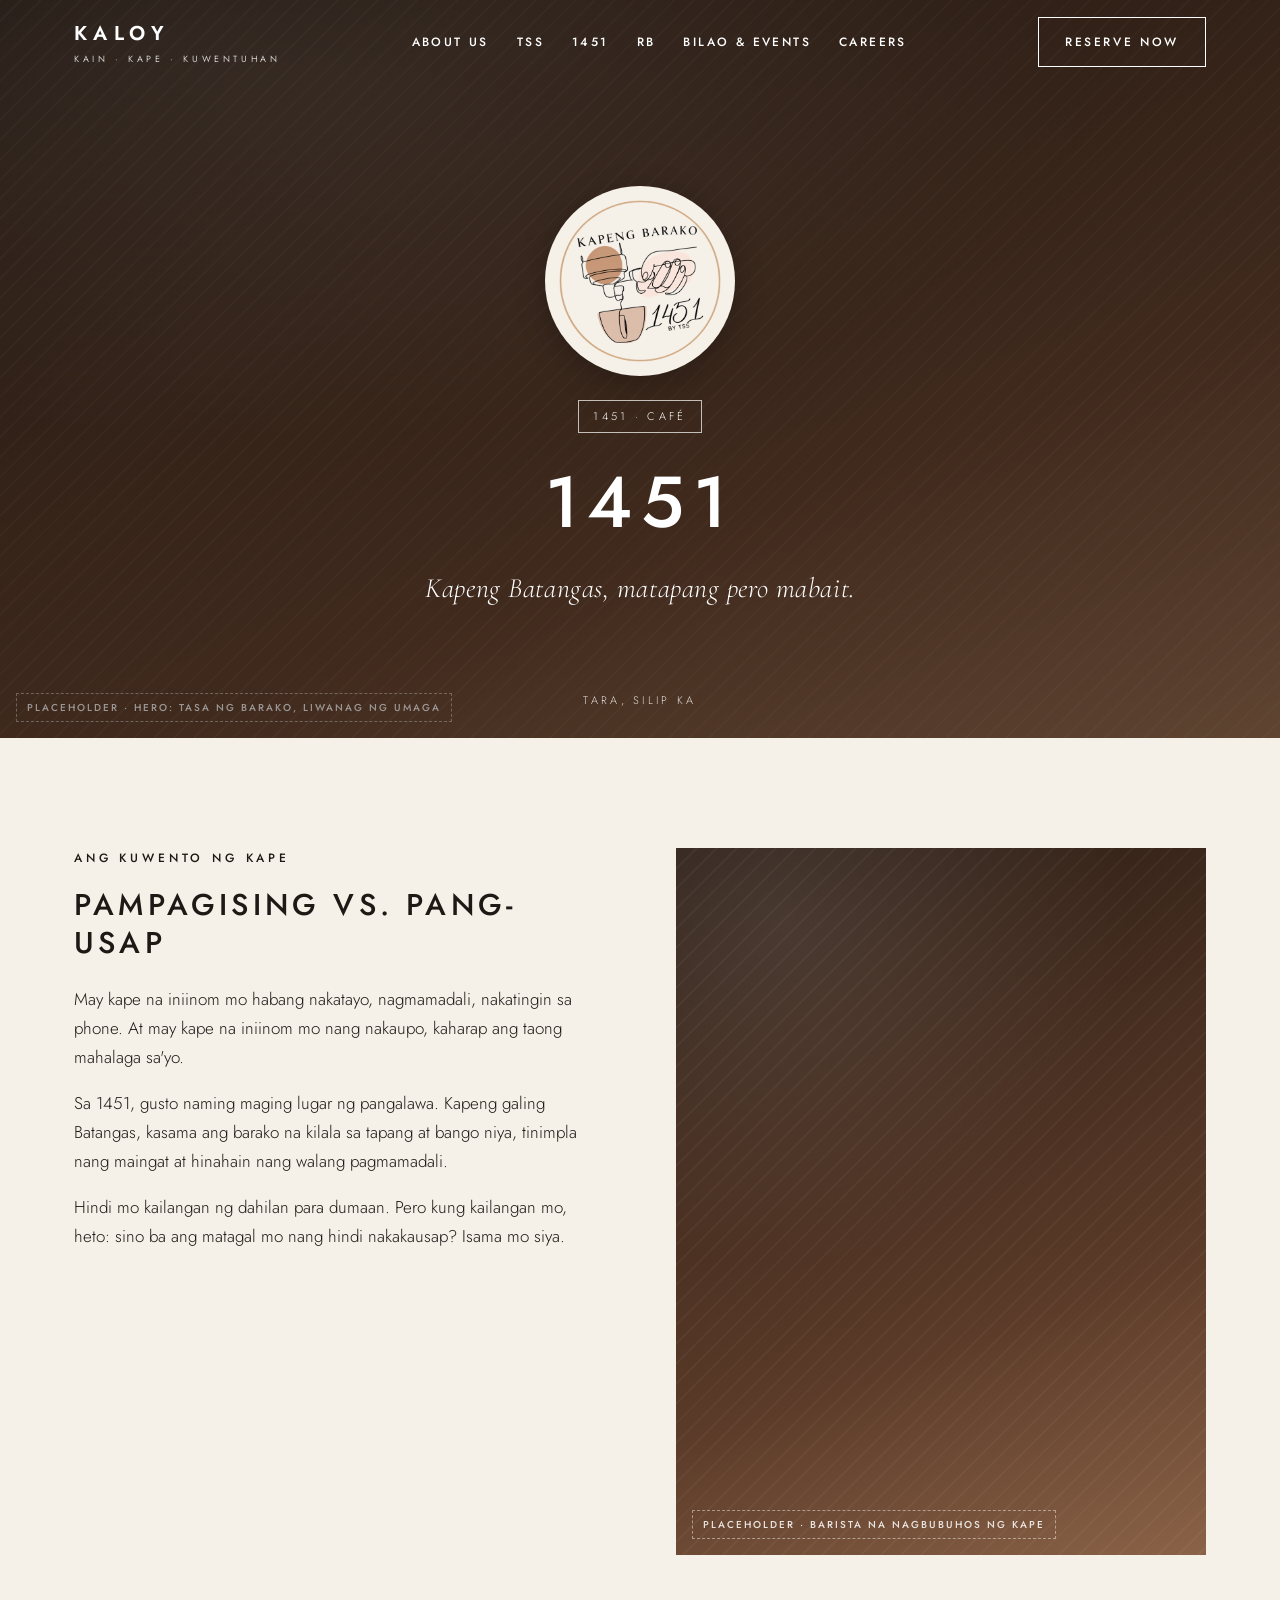
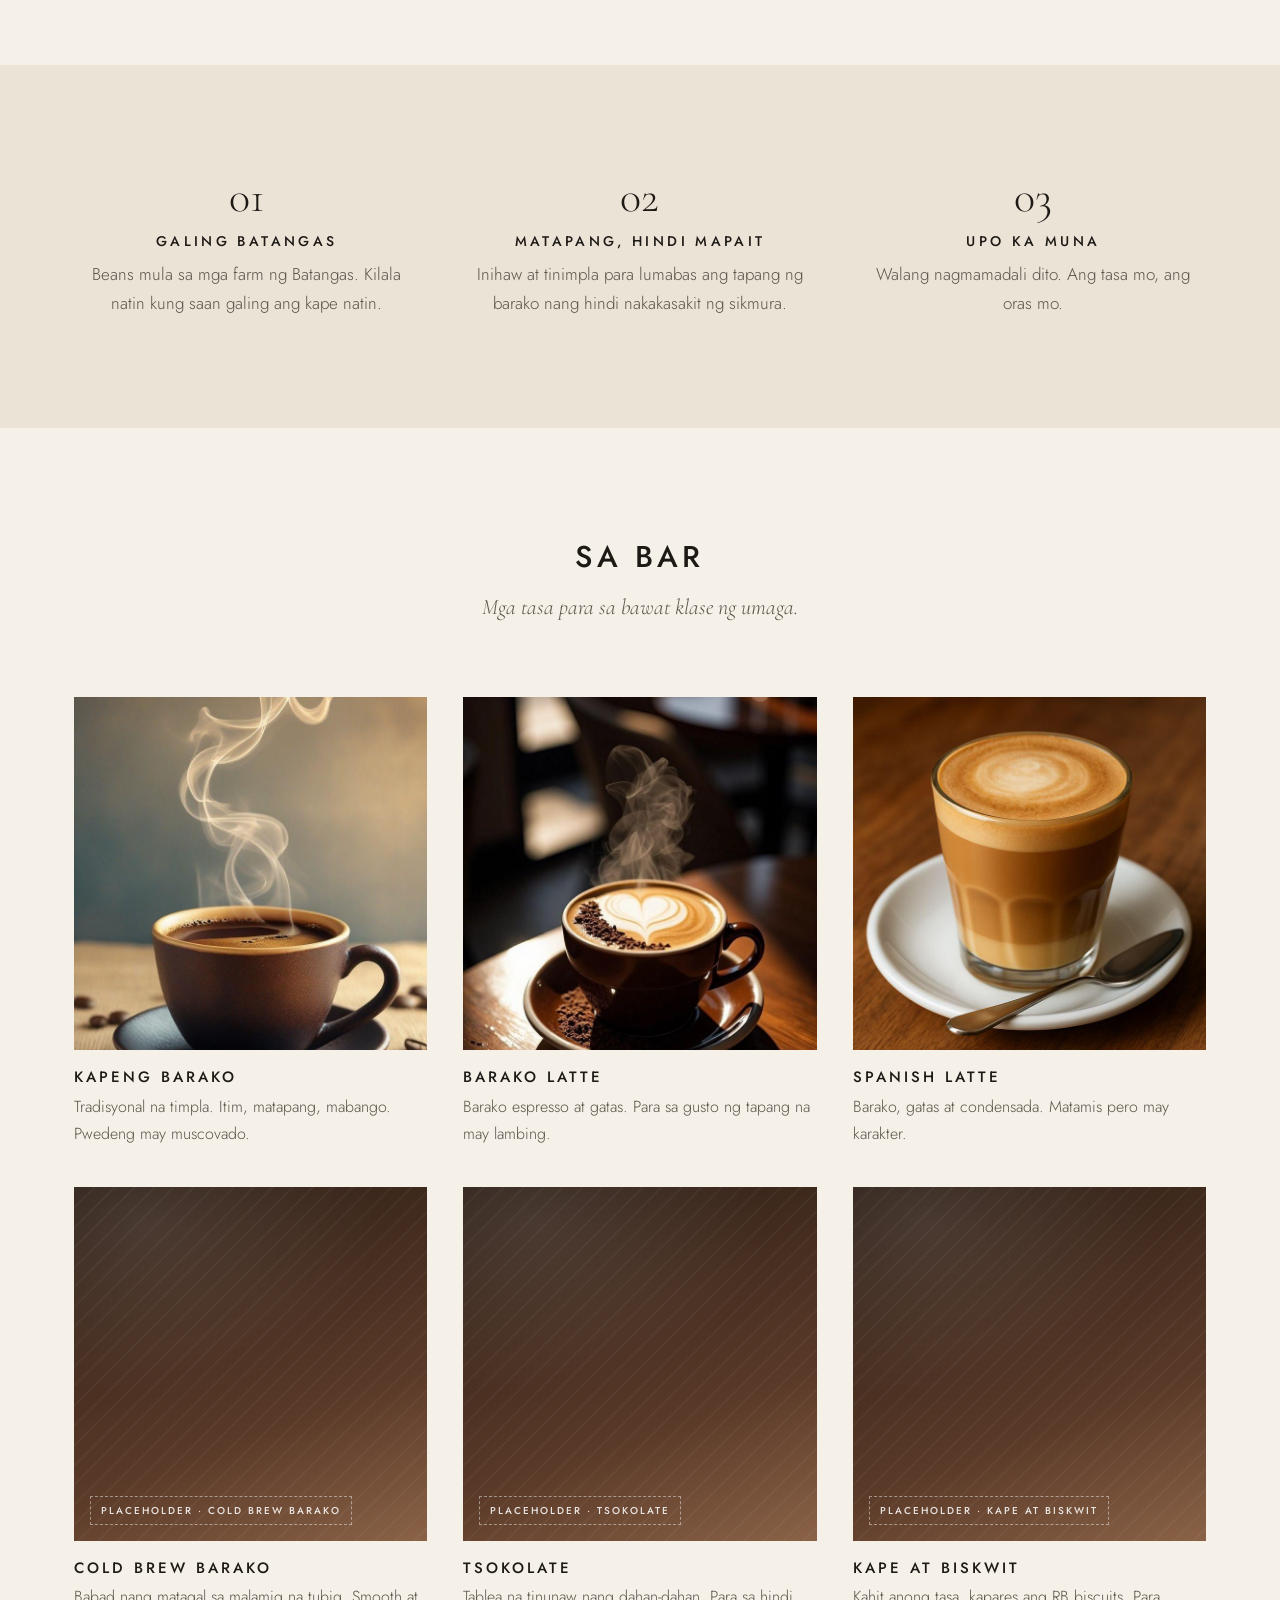
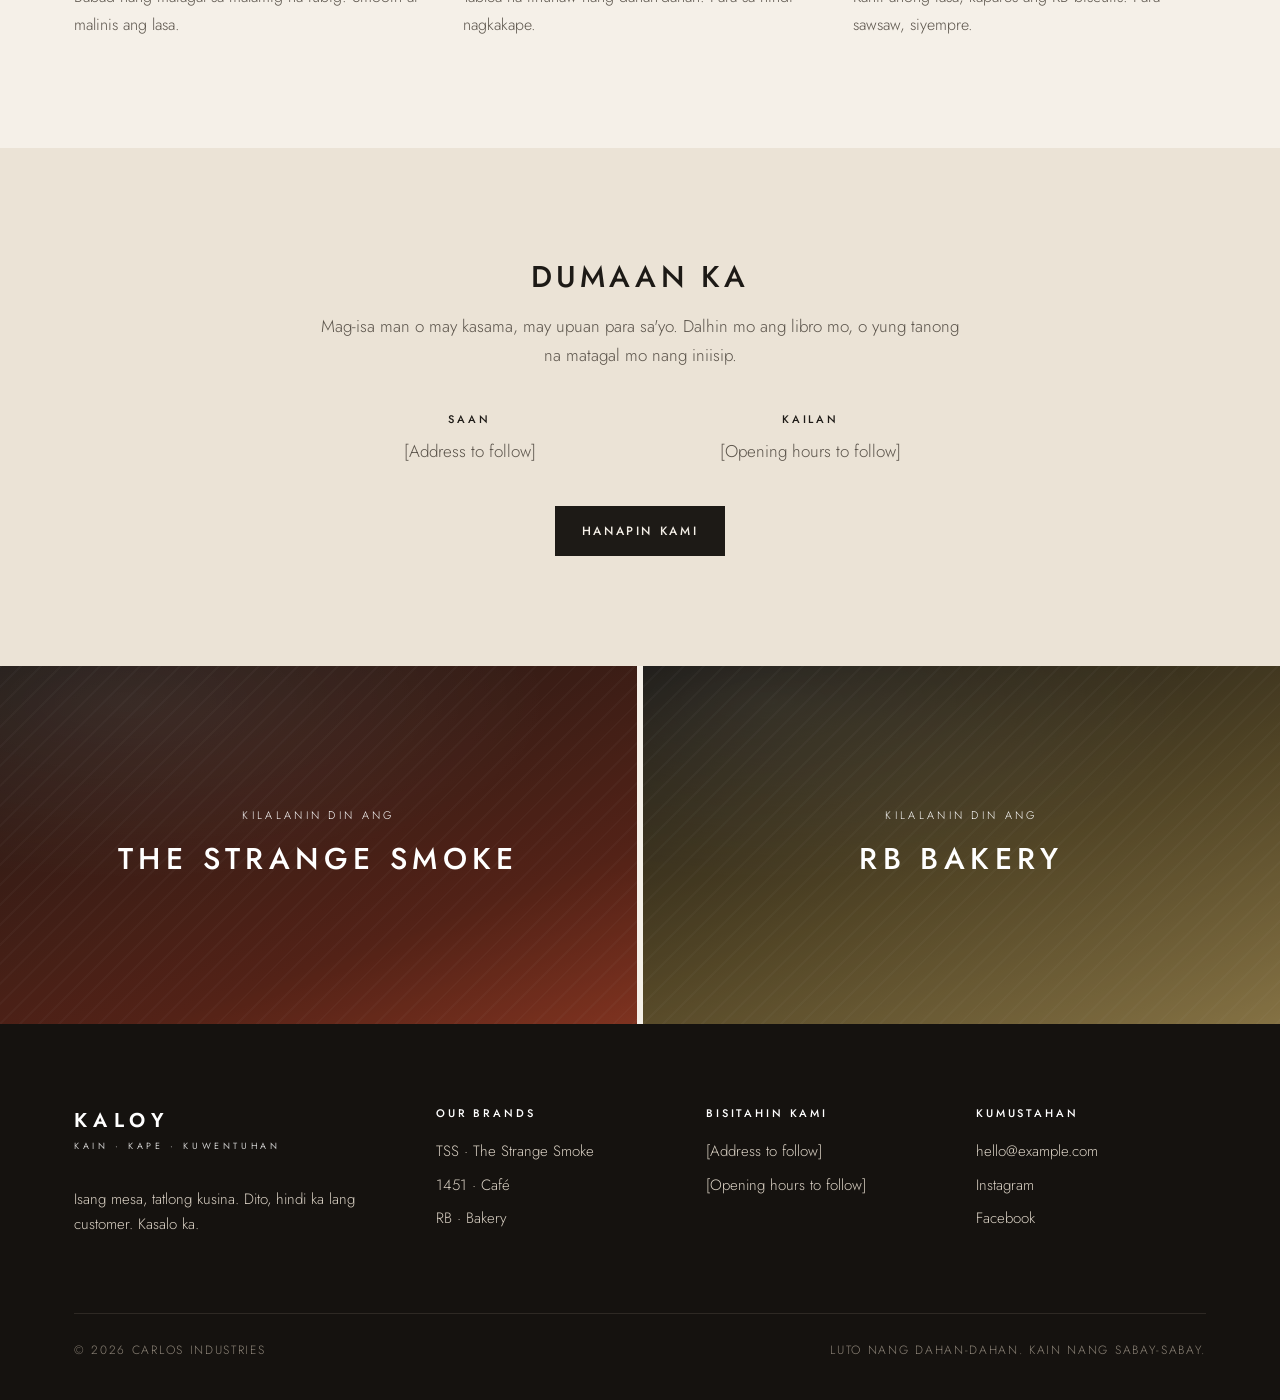
==== 1451.html @ d997c634 "1451 menu: add Spanish Latte photo Co-Authored-By: Claude Opus 5.5 (1M context) <noreply@anthropic.c" ====
<!doctype html>
<html lang="fil">
<head>
<meta charset="utf-8">
<meta name="viewport" content="width=device-width, initial-scale=1">
<title>1451 Café · Kapeng Batangas · Kaloy</title>
<meta name="description" content="1451 Café: kapeng barako at iba pang beans galing Batangas, hinahain nang walang pagmamadali.">
<link rel="stylesheet" href="/assets/styles.css">
</head>
<body>
<header class="site-header">
  <div class="wrap header-inner">
    <a class="logo" href="/">Kaloy<small>Kain · Kape · Kuwentuhan</small></a>
    <nav class="nav" aria-label="Main">
      <a href="/#about">About Us</a>
      <a href="/tss">TSS</a>
      <a href="/1451">1451</a>
      <a href="/rb">RB</a>
      <a href="/#bilao">Bilao &amp; Events</a>
      <a href="/#updates">Careers</a>
    </nav>
    <a class="btn header-cta" href="/#visit">Reserve Now</a>
    <button class="menu-toggle" data-menu aria-label="Open menu">Menu</button>
  </div>
</header>
<div class="mobile-menu" aria-label="Mobile menu">
  <button class="menu-toggle close" data-menu style="display:block">Isara</button>
  <a href="/">Home</a>
  <a href="/#about">About Us</a>
  <a href="/tss">TSS · The Strange Smoke</a>
  <a href="/1451">1451 · Café</a>
  <a href="/rb">RB · Bakery</a>
  <a href="/#bilao">Bilao &amp; Events</a>
  <a class="btn" href="/#visit">Reserve Now</a>
</div>

<section class="hero brand-hero" style="padding:0">
  <div class="ph cafe" data-label="Placeholder · Hero: tasa ng barako, liwanag ng umaga" role="img" aria-label="Placeholder · Hero: tasa ng barako, liwanag ng umaga"></div>
  <div class="hero-shade"></div>
  <div class="hero-content">
    <img class="brand-logo" src="/assets/1451-logo.png" alt="1451 logo" width="480" height="480">
    <span class="badge">1451 · Café</span>
    <h1>1451</h1>
    <p class="sub">Kapeng Batangas, matapang pero mabait.</p>
  </div>
  <a class="scroll-cue" href="#story">Tara, silip ka</a>
</section>

<section id="story">
  <div class="wrap story">
    <div class="reveal">
      <p class="eyebrow">Ang Kuwento ng Kape</p>
      <h2>Pampagising vs. Pang-usap</h2>
      <p>May kape na iniinom mo habang nakatayo, nagmamadali, nakatingin sa phone. At may kape na iniinom mo nang nakaupo, kaharap ang taong mahalaga sa'yo.</p><p>Sa 1451, gusto naming maging lugar ng pangalawa. Kapeng galing Batangas, kasama ang barako na kilala sa tapang at bango niya, tinimpla nang maingat at hinahain nang walang pagmamadali.</p><p>Hindi mo kailangan ng dahilan para dumaan. Pero kung kailangan mo, heto: sino ba ang matagal mo nang hindi nakakausap? Isama mo siya.</p>
    </div>
    <div class="reveal"><div class="ph cafe" data-label="Placeholder · Barista na nagbubuhos ng kape" role="img" aria-label="Placeholder · Barista na nagbubuhos ng kape"></div></div>
  </div>
</section>

<section style="background:var(--paper-2)">
  <div class="wrap">
    <div class="pillars">
      <div class="reveal"><div class="num">01</div><h3>Galing Batangas</h3><p>Beans mula sa mga farm ng Batangas. Kilala natin kung saan galing ang kape natin.</p></div><div class="reveal"><div class="num">02</div><h3>Matapang, Hindi Mapait</h3><p>Inihaw at tinimpla para lumabas ang tapang ng barako nang hindi nakakasakit ng sikmura.</p></div><div class="reveal"><div class="num">03</div><h3>Upo Ka Muna</h3><p>Walang nagmamadali dito. Ang tasa mo, ang oras mo.</p></div>
    </div>
  </div>
</section>

<section>
  <div class="wrap">
    <h2 class="section-title reveal">Sa Bar</h2>
    <p class="section-kicker reveal">Mga tasa para sa bawat klase ng umaga.</p>
    <div class="menu-list">
      <div class="menu-item reveal"><img class="menu-photo" src="/assets/img/1451-kapeng-barako.jpg" alt="Itim na kapeng barako sa tasa" width="736" height="1120" loading="lazy"><h3>Kapeng Barako</h3><p>Tradisyonal na timpla. Itim, matapang, mabango. Pwedeng may muscovado.</p></div><div class="menu-item reveal"><img class="menu-photo" src="/assets/img/1451-barako-latte.jpg" alt="Barako latte na may heart latte art" width="736" height="1104" loading="lazy"><h3>Barako Latte</h3><p>Barako espresso at gatas. Para sa gusto ng tapang na may lambing.</p></div><div class="menu-item reveal"><img class="menu-photo" src="/assets/img/1451-spanish-latte.jpg" alt="Spanish latte sa baso" width="736" height="736" loading="lazy"><h3>Spanish Latte</h3><p>Barako, gatas at condensada. Matamis pero may karakter.</p></div><div class="menu-item reveal"><div class="ph cafe" data-label="Placeholder · Cold Brew Barako" role="img" aria-label="Placeholder · Cold Brew Barako"></div><h3>Cold Brew Barako</h3><p>Babad nang matagal sa malamig na tubig. Smooth at malinis ang lasa.</p></div><div class="menu-item reveal"><div class="ph cafe" data-label="Placeholder · Tsokolate" role="img" aria-label="Placeholder · Tsokolate"></div><h3>Tsokolate</h3><p>Tablea na tinunaw nang dahan-dahan. Para sa hindi nagkakape.</p></div><div class="menu-item reveal"><div class="ph cafe" data-label="Placeholder · Kape at Biskwit" role="img" aria-label="Placeholder · Kape at Biskwit"></div><h3>Kape at Biskwit</h3><p>Kahit anong tasa, kapares ang RB biscuits. Para sawsaw, siyempre.</p></div>
    </div>
  </div>
</section>

<section class="visit" style="background:var(--paper-2)">
  <div class="wrap reveal">
    <h2 class="section-title">Dumaan Ka</h2>
    <p class="muted">Mag-isa man o may kasama, may upuan para sa'yo. Dalhin mo ang libro mo, o yung tanong na matagal mo nang iniisip.</p>
    <div class="visit-grid">
      <div><h4>Saan</h4><p>[Address to follow]</p></div>
      <div><h4>Kailan</h4><p>[Opening hours to follow]</p></div>
    </div>
    <a class="btn btn-solid" href="/#visit">Hanapin Kami</a>
  </div>
</section>

<section class="next-brands" aria-label="Other kitchens">
  <a href="/tss"><div class="ph tss" data-label="The Strange Smoke" role="img" aria-label="The Strange Smoke"></div><div class="label"><span>Kilalanin din ang</span><strong>The Strange Smoke</strong></div></a>
  <a href="/rb"><div class="ph rv" data-label="RB Bakery" role="img" aria-label="RB Bakery"></div><div class="label"><span>Kilalanin din ang</span><strong>RB Bakery</strong></div></a>
</section>
<footer class="site-footer" id="visit">
  <div class="wrap">
    <div class="footer-grid">
      <div>
        <a class="logo" href="/">Kaloy<small>Kain · Kape · Kuwentuhan</small></a>
        <p>Isang mesa, tatlong kusina. Dito, hindi ka lang customer. Kasalo ka.</p>
      </div>
      <div>
        <h4>Our Brands</h4>
        <ul>
          <li><a href="/tss">TSS · The Strange Smoke</a></li>
          <li><a href="/1451">1451 · Café</a></li>
          <li><a href="/rb">RB · Bakery</a></li>
        </ul>
      </div>
      <div>
        <h4>Bisitahin Kami</h4>
        <ul>
          <li>[Address to follow]</li>
          <li>[Opening hours to follow]</li>
        </ul>
      </div>
      <div>
        <h4>Kumustahan</h4>
        <ul>
          <li><a href="mailto:hello@example.com">hello@example.com</a></li>
          <li><a href="#">Instagram</a></li>
          <li><a href="#">Facebook</a></li>
        </ul>
      </div>
    </div>
    <div class="footer-base">
      <span>© <span id="year">2026</span> Carlos Industries</span>
      <span>Luto nang dahan-dahan. Kain nang sabay-sabay.</span>
    </div>
  </div>
</footer>
<script src="/assets/main.js"></script>
</body>
</html>
---- assets/styles.css ----
/* Kaloy — layout and tone modelled on 11co.one: quiet header, full-bleed
   imagery, wide-tracked uppercase headings, generous white space. */
@import url("https://fonts.googleapis.com/css2?family=Jost:wght@300;400;500;600&family=Cormorant+Garamond:ital,wght@0,400;0,500;1,400&display=swap");

:root {
  --paper: #f5f0e8;
  --paper-2: #ebe3d6;
  --ink: #1d1a16;
  --ink-soft: #5b544b;
  --line: #d8cebf;
  --tss: #a8432a;      /* ember */
  --cafe: #6a4632;     /* barako brown */
  --rv: #b0975a;       /* RB logo gold */
  --sans: "Jost", "Helvetica Neue", Arial, sans-serif;
  --serif: "Cormorant Garamond", Georgia, serif;
  --wrap: 1180px;
}

* { box-sizing: border-box; }
html { scroll-behavior: smooth; }
body {
  margin: 0;
  background: var(--paper);
  color: var(--ink);
  font-family: var(--sans);
  font-weight: 300;
  font-size: 17px;
  line-height: 1.7;
  -webkit-font-smoothing: antialiased;
}
img { max-width: 100%; display: block; }
a { color: inherit; }

.wrap { max-width: var(--wrap); margin: 0 auto; padding: 0 24px; }

/* ---------- Header ---------- */
.site-header {
  position: fixed; inset: 0 0 auto 0; z-index: 50;
  transition: background .35s ease, color .35s ease, box-shadow .35s ease;
  color: #fff;
}
.site-header.solid, .site-header.always-solid {
  background: var(--paper); color: var(--ink);
  box-shadow: 0 1px 0 var(--line);
}
.header-inner {
  display: flex; align-items: center; justify-content: space-between;
  gap: 24px; height: 84px;
}
.logo {
  font-weight: 600; letter-spacing: .32em; text-decoration: none;
  font-size: 20px; text-transform: uppercase;
}
.logo small { display: block; font-size: 9px; letter-spacing: .4em; font-weight: 400; opacity: .8; }
.nav { display: flex; gap: 28px; align-items: center; }
.nav a {
  text-decoration: none; text-transform: uppercase; font-size: 12px;
  letter-spacing: .2em; font-weight: 500;
}
.nav a:hover { opacity: .65; }
.btn {
  display: inline-block; text-decoration: none; text-transform: uppercase;
  font-family: var(--sans); font-size: 12px; letter-spacing: .22em; font-weight: 500;
  padding: 14px 26px; border: 1px solid currentColor; background: transparent;
  color: inherit; cursor: pointer; transition: background .25s, color .25s;
}
.btn:hover { background: var(--ink); color: var(--paper); border-color: var(--ink); }
.site-header:not(.solid):not(.always-solid) .btn:hover { background: #fff; color: var(--ink); border-color: #fff; }
.btn-solid { background: var(--ink); color: var(--paper); border-color: var(--ink); }
.btn-solid:hover { background: transparent; color: var(--ink); }

.menu-toggle {
  display: none; background: none; border: 0; color: inherit; cursor: pointer;
  font: 500 12px var(--sans); letter-spacing: .22em; text-transform: uppercase; padding: 8px 0;
}
.mobile-menu {
  position: fixed; inset: 0; z-index: 60; background: var(--paper); color: var(--ink);
  display: none; flex-direction: column; justify-content: center; align-items: center; gap: 22px;
}
.mobile-menu.open { display: flex; }
.mobile-menu a { text-decoration: none; text-transform: uppercase; letter-spacing: .24em; font-size: 15px; font-weight: 500; }
.mobile-menu .close { position: absolute; top: 28px; right: 24px; }

@media (max-width: 900px) {
  .nav, .header-cta { display: none; }
  .menu-toggle { display: block; }
}

/* ---------- Placeholder imagery ---------- */
.ph {
  position: relative; overflow: hidden; background: #3a332c;
  display: flex; align-items: flex-end; justify-content: flex-start;
}
.ph::before {
  content: ""; position: absolute; inset: 0;
  background:
    radial-gradient(120% 90% at 20% 10%, rgba(255,255,255,.10), transparent 55%),
    repeating-linear-gradient(135deg, rgba(255,255,255,.035) 0 2px, transparent 2px 14px);
}
.ph::after {
  content: attr(data-label);
  position: relative; margin: 16px; padding: 6px 10px;
  font: 500 10px var(--sans); letter-spacing: .2em; text-transform: uppercase;
  color: rgba(255,255,255,.85); border: 1px dashed rgba(255,255,255,.45);
}
.ph.tss  { background: linear-gradient(160deg, #2a201b, #6e2d1e 70%, #a8432a); }
.ph.cafe { background: linear-gradient(160deg, #2b1d15, #5a3a28 65%, #8a6247); }
.ph.rv   { background: linear-gradient(160deg, #1d1a16, #6e5d33 55%, #b0975a); }
.ph.warm { background: linear-gradient(160deg, #3a2f27, #7a5a44); }

/* ---------- Hero ---------- */
.hero {
  position: relative; min-height: 100vh; color: #fff;
  display: flex; align-items: center; justify-content: center; text-align: center;
}
.hero .ph { position: absolute; inset: 0; }
.hero .ph::after { position: absolute; bottom: 0; left: 0; }
.hero-shade { position: absolute; inset: 0; background: rgba(15,12,10,.35); }
.hero-content { position: relative; padding: 140px 24px 80px; max-width: 900px; }
.eyebrow {
  text-transform: uppercase; letter-spacing: .32em; font-size: 12px; font-weight: 500;
  margin: 0 0 18px;
}
h1, h2, h3 { font-weight: 500; text-transform: uppercase; letter-spacing: .14em; line-height: 1.25; margin: 0; }
.hero h1 { font-size: clamp(34px, 6vw, 72px); letter-spacing: .12em; }
.hero .sub { font-family: var(--serif); font-style: italic; font-size: clamp(20px, 2.6vw, 28px); margin: 18px 0 0; letter-spacing: .02em; }
.scroll-cue {
  position: absolute; bottom: 28px; left: 50%; transform: translateX(-50%);
  font-size: 11px; letter-spacing: .3em; text-transform: uppercase; opacity: .85; text-decoration: none;
}

/* ---------- Sections ---------- */
section { padding: 110px 0; }
.intro { text-align: center; }
.intro .wrap { max-width: 760px; }
.intro h2 { font-size: clamp(22px, 2.8vw, 30px); margin-bottom: 28px; }
.lead { font-family: var(--serif); font-size: clamp(21px, 2.3vw, 26px); line-height: 1.55; color: var(--ink); }
.muted { color: var(--ink-soft); }
.section-title { text-align: center; font-size: clamp(22px, 2.6vw, 30px); margin-bottom: 14px; }
.section-kicker { text-align: center; font-family: var(--serif); font-style: italic; font-size: 22px; color: var(--ink-soft); margin: 0 0 70px; }
.rule { width: 48px; height: 1px; background: var(--ink); margin: 34px auto; border: 0; }

/* Brand rows: big banner image + text, alternating */
.brand-row {
  display: grid; grid-template-columns: 1.35fr 1fr; gap: 64px; align-items: center;
  margin-bottom: 110px;
}
.brand-row:last-child { margin-bottom: 0; }
.brand-row.flip { grid-template-columns: 1fr 1.35fr; }
.brand-row.flip .brand-media { order: 2; }
.brand-media .ph { aspect-ratio: 4 / 3; }
.brand-mark { font-size: 13px; letter-spacing: .3em; text-transform: uppercase; font-weight: 600; margin-bottom: 12px; }
.brand-mark span { display: inline-block; width: 28px; height: 2px; vertical-align: middle; margin-right: 12px; }
.brand-row h3 { font-size: clamp(26px, 3vw, 38px); margin-bottom: 8px; }
.brand-row .tag { font-family: var(--serif); font-style: italic; font-size: 21px; color: var(--ink-soft); margin: 0 0 20px; }
.brand-row p { margin: 0 0 26px; }
@media (max-width: 900px) {
  .brand-row, .brand-row.flip { grid-template-columns: 1fr; gap: 28px; margin-bottom: 80px; }
  .brand-row.flip .brand-media { order: 0; }
  section { padding: 80px 0; }
}

/* Takeout band */
.band { background: var(--ink); color: var(--paper); }
.band .section-kicker { color: #bdb3a5; }
.band-grid { display: grid; grid-template-columns: 1fr 1fr; gap: 64px; align-items: center; }
.band-grid .ph { aspect-ratio: 1 / 1; }
.band .btn:hover { background: var(--paper); color: var(--ink); border-color: var(--paper); }
@media (max-width: 900px) { .band-grid { grid-template-columns: 1fr; gap: 32px; } }

/* Gallery */
.gallery { padding: 0; }
.gallery-grid { display: grid; grid-template-columns: repeat(4, 1fr); gap: 6px; }
.gallery-grid .ph { aspect-ratio: 1 / 1; }
.gallery-grid .ph:nth-child(1), .gallery-grid .ph:nth-child(6) { grid-column: span 2; grid-row: span 2; aspect-ratio: auto; }
@media (max-width: 700px) { .gallery-grid { grid-template-columns: repeat(2, 1fr); } }

/* Newsletter */
.newsletter { text-align: center; background: var(--paper-2); }
.newsletter .wrap { max-width: 620px; }
.form { display: grid; grid-template-columns: 1fr 1fr; gap: 14px; margin-top: 36px; text-align: left; }
.form label { font-size: 11px; letter-spacing: .22em; text-transform: uppercase; font-weight: 500; display: block; margin-bottom: 6px; }
.form input {
  width: 100%; padding: 14px 0; border: 0; border-bottom: 1px solid var(--ink); background: transparent;
  font: 300 17px var(--sans); color: var(--ink); border-radius: 0;
}
.form input:focus { outline: none; border-bottom-width: 2px; }
.form .full { grid-column: 1 / -1; text-align: center; margin-top: 18px; }
.form-note { font-size: 13px; color: var(--ink-soft); margin-top: 18px; }
.form-thanks { display: none; font-family: var(--serif); font-size: 24px; margin-top: 30px; }
.form.sent { display: none; }
.form.sent + .form-thanks { display: block; }
@media (max-width: 600px) { .form { grid-template-columns: 1fr; } }

/* Footer */
.site-footer { background: #15120f; color: #d9d0c3; padding: 80px 0 40px; font-size: 15px; }
.footer-grid { display: grid; grid-template-columns: 1.4fr 1fr 1fr 1fr; gap: 40px; }
.site-footer .logo { color: #fff; display: inline-block; margin-bottom: 18px; }
.site-footer h4 { font-size: 11px; letter-spacing: .26em; text-transform: uppercase; font-weight: 500; color: #fff; margin: 0 0 16px; }
.site-footer ul { list-style: none; margin: 0; padding: 0; }
.site-footer li { margin-bottom: 8px; }
.site-footer a { text-decoration: none; }
.site-footer a:hover { color: #fff; }
.footer-base { border-top: 1px solid #2e2924; margin-top: 60px; padding-top: 26px; font-size: 12px; letter-spacing: .14em; text-transform: uppercase; color: #8d8478; display: flex; justify-content: space-between; gap: 16px; flex-wrap: wrap; }
@media (max-width: 900px) { .footer-grid { grid-template-columns: 1fr 1fr; } }
@media (max-width: 560px) { .footer-grid { grid-template-columns: 1fr; } }

/* ---------- Brand pages ---------- */
.brand-hero { min-height: 82vh; }
.brand-hero .badge { display: inline-block; padding: 6px 14px; border: 1px solid rgba(255,255,255,.7); font-size: 11px; letter-spacing: .3em; text-transform: uppercase; margin-bottom: 24px; }
.story { display: grid; grid-template-columns: 1fr 1fr; gap: 72px; align-items: start; }
.story h2 { font-size: clamp(22px, 2.6vw, 30px); margin-bottom: 24px; }
.story .ph { aspect-ratio: 3 / 4; }
@media (max-width: 900px) { .story { grid-template-columns: 1fr; gap: 36px; } }

.menu-list { display: grid; grid-template-columns: repeat(3, 1fr); gap: 40px 36px; }
.menu-item .ph, .menu-photo { aspect-ratio: 1 / 1; margin-bottom: 18px; }
.menu-photo { width: 100%; height: auto; object-fit: cover; }
.menu-item h3 { font-size: 15px; letter-spacing: .2em; margin-bottom: 6px; }
.menu-item p { margin: 0; color: var(--ink-soft); font-size: 16px; }
@media (max-width: 900px) { .menu-list { grid-template-columns: 1fr 1fr; } }
@media (max-width: 560px) { .menu-list { grid-template-columns: 1fr; } }

.pillars { display: grid; grid-template-columns: repeat(3, 1fr); gap: 48px; text-align: center; }
.pillars .num { font-family: var(--serif); font-size: 44px; line-height: 1; margin-bottom: 14px; }
.pillars h3 { font-size: 14px; letter-spacing: .24em; margin-bottom: 10px; }
.pillars p { margin: 0; color: var(--ink-soft); }
@media (max-width: 800px) { .pillars { grid-template-columns: 1fr; gap: 36px; } }

.visit { text-align: center; }
.visit .wrap { max-width: 700px; }
.visit-grid { display: grid; grid-template-columns: 1fr 1fr; gap: 30px; margin: 40px 0; }
.visit-grid h4 { font-size: 11px; letter-spacing: .26em; text-transform: uppercase; font-weight: 500; margin: 0 0 8px; }
.visit-grid p { margin: 0; color: var(--ink-soft); }
@media (max-width: 560px) { .visit-grid { grid-template-columns: 1fr; } }

.next-brands { display: grid; grid-template-columns: 1fr 1fr; gap: 6px; padding: 0; }
.next-brands a { position: relative; display: block; text-decoration: none; color: #fff; }
.next-brands .ph { aspect-ratio: 16 / 9; }
.next-brands .ph::after { display: none; }
.next-brands .label { position: absolute; inset: 0; display: flex; flex-direction: column; align-items: center; justify-content: center; text-align: center; background: rgba(0,0,0,.25); transition: background .3s; }
.next-brands a:hover .label { background: rgba(0,0,0,.45); }
.next-brands .label span { font-size: 11px; letter-spacing: .3em; text-transform: uppercase; }
.next-brands .label strong { font-size: clamp(20px, 2.4vw, 30px); letter-spacing: .18em; text-transform: uppercase; font-weight: 500; margin-top: 8px; }
@media (max-width: 700px) { .next-brands { grid-template-columns: 1fr; } }

/* Gentle reveal on scroll */
.reveal { opacity: 0; transform: translateY(24px); transition: opacity .9s ease, transform .9s ease; }
.reveal.in { opacity: 1; transform: none; }
@media (prefers-reduced-motion: reduce) {
  .reveal { opacity: 1; transform: none; transition: none; }
  html { scroll-behavior: auto; }
}

/* Brand logos (RB's has a black letter, so it sits on a cream disc over dark photos) */
.brand-logo {
  display: block; width: 190px; height: 190px; object-fit: contain;
  margin: 0 auto 24px; padding: 14px; border-radius: 50%;
  background: var(--paper); box-shadow: 0 8px 30px rgba(0,0,0,.25);
}
.brand-logo-inline { width: 96px; height: auto; margin-bottom: 14px; }
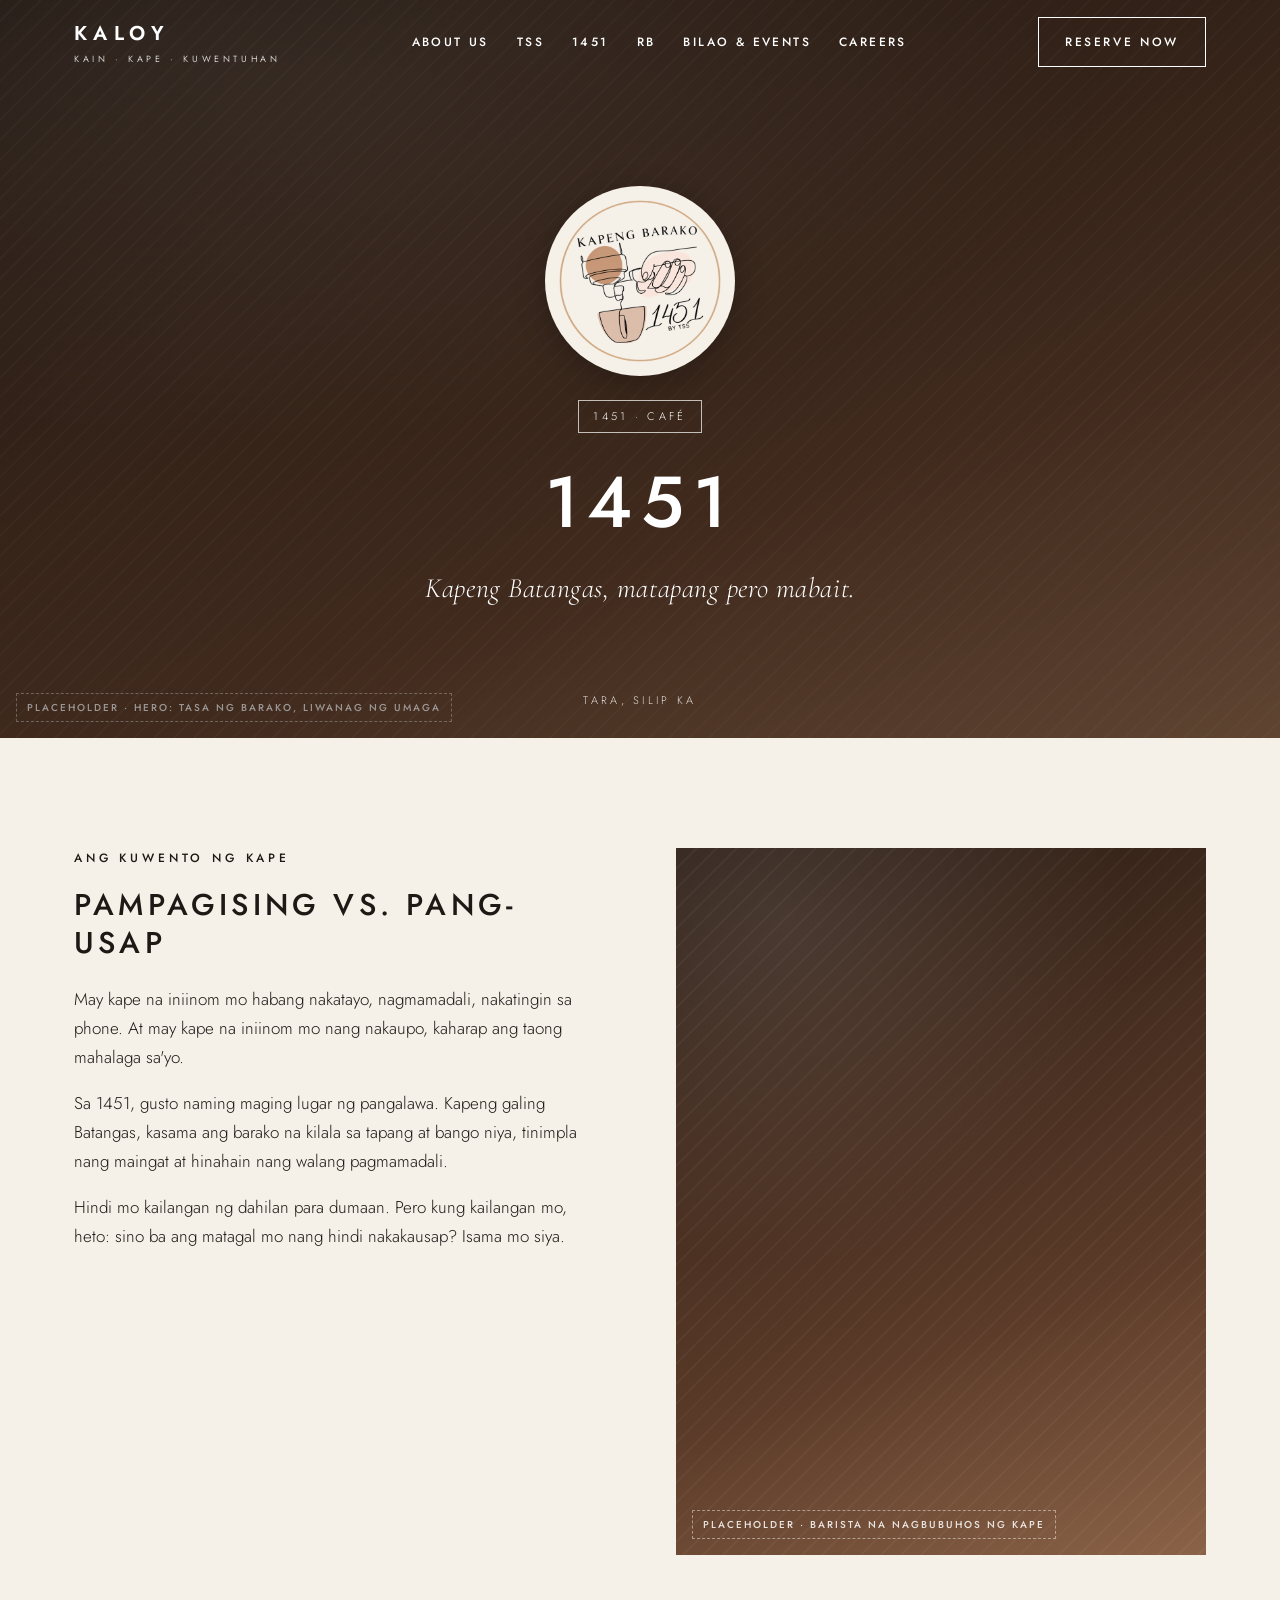
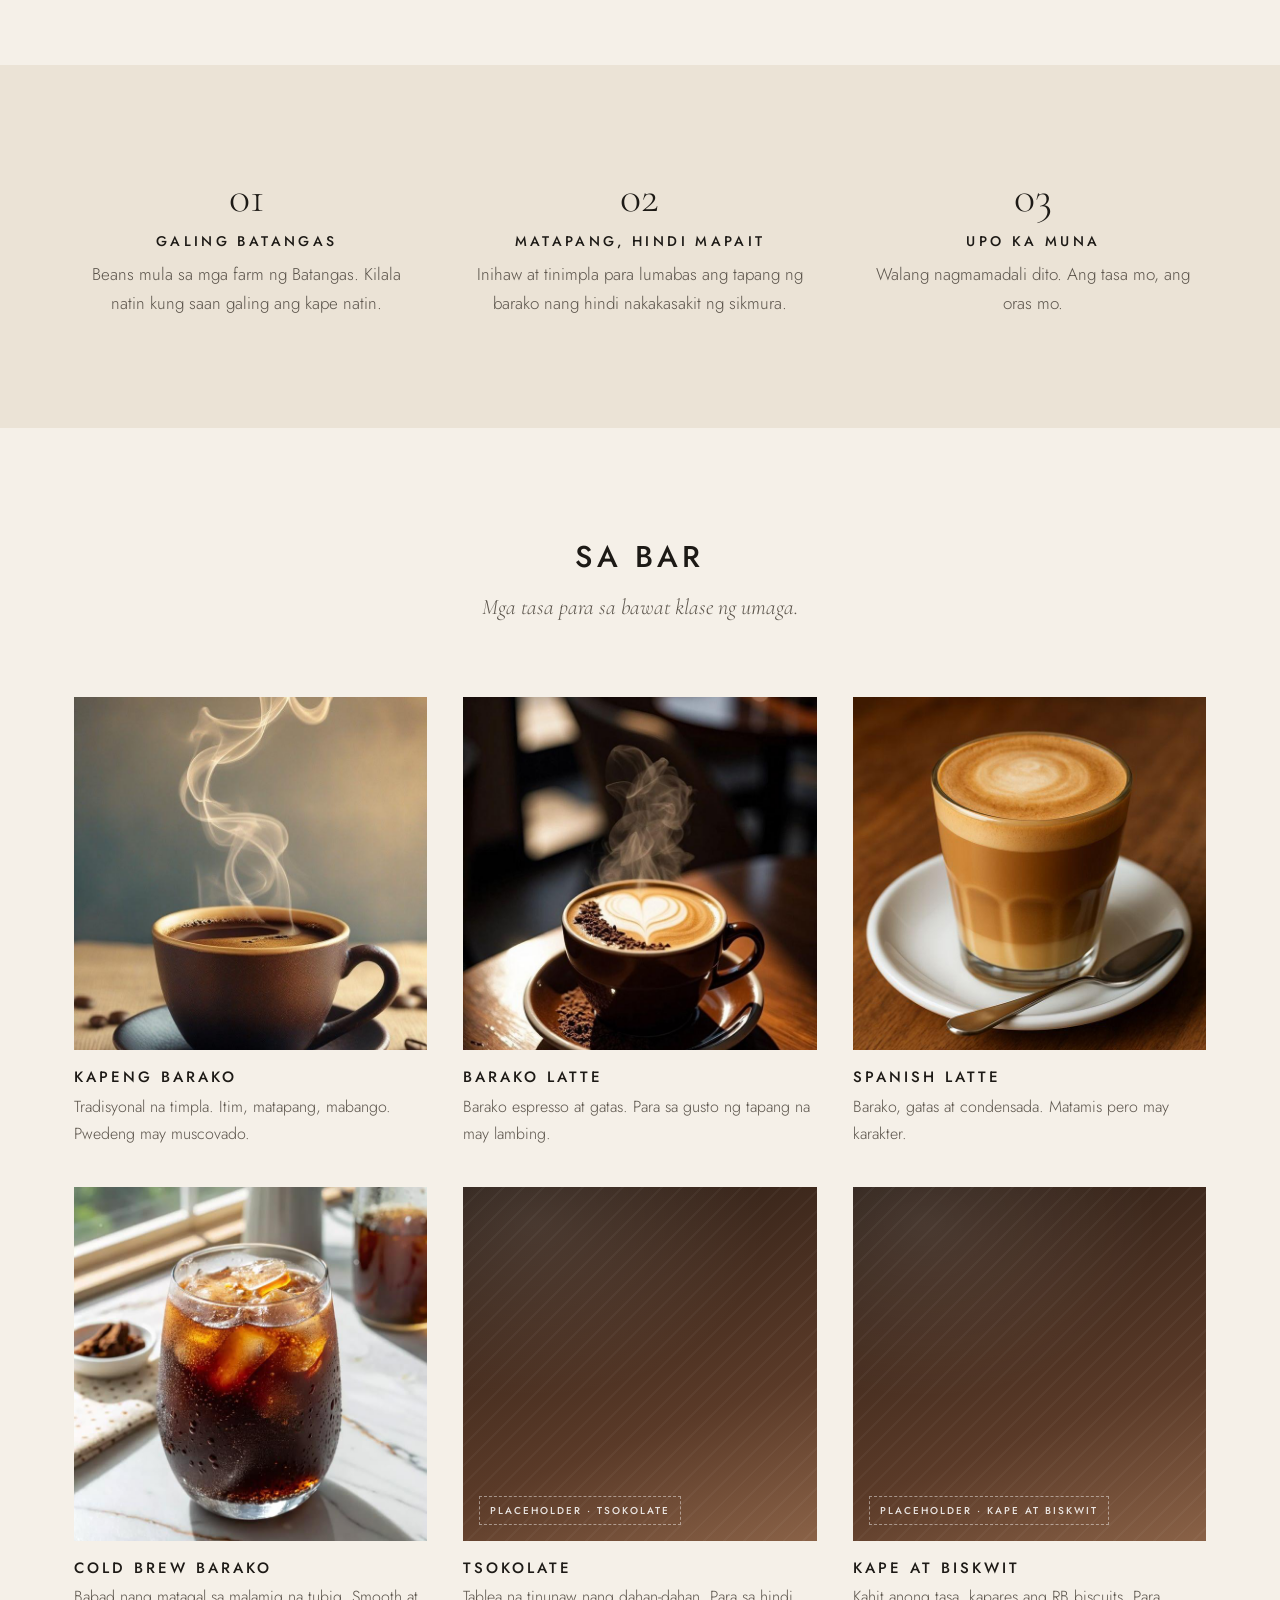
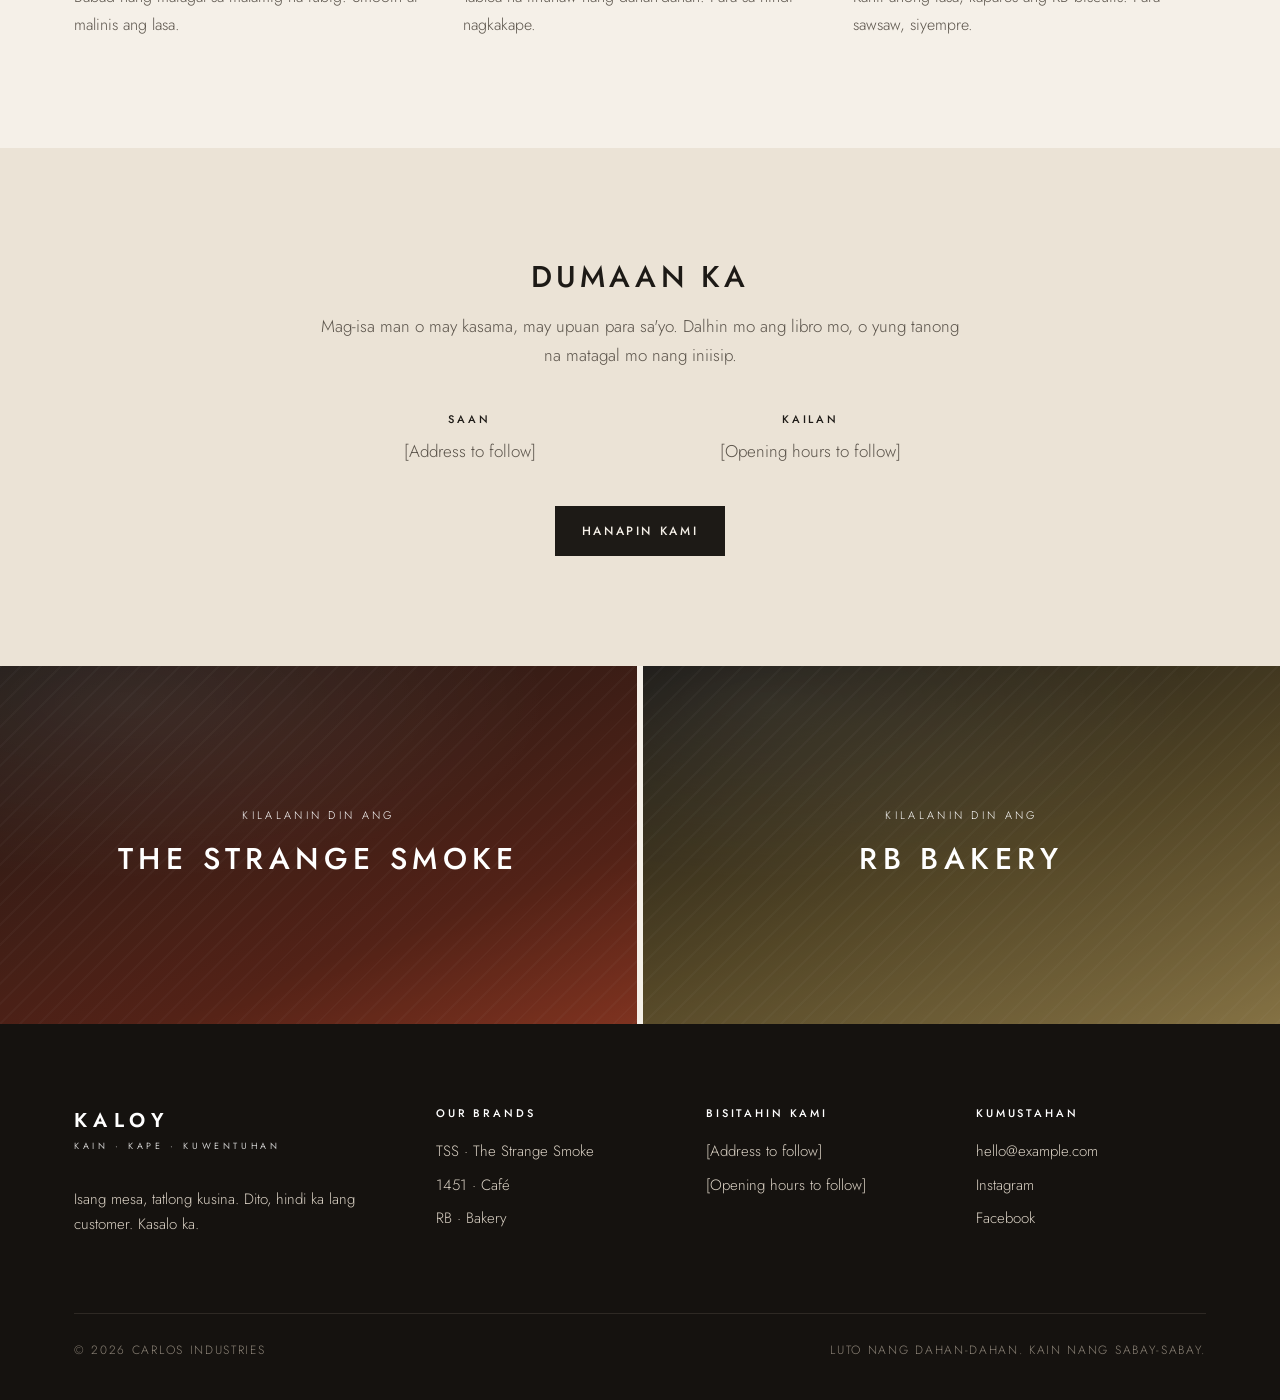
==== commit cdcf857d: "1451 menu: add Cold Brew Barako photo Co-Authored-By: Claude Opus 5.5 (1M context) <noreply@anthropi" ====
--- a/1451.html
+++ b/1451.html
@@ -70,7 +70,7 @@
     <h2 class="section-title reveal">Sa Bar</h2>
     <p class="section-kicker reveal">Mga tasa para sa bawat klase ng umaga.</p>
     <div class="menu-list">
-      <div class="menu-item reveal"><img class="menu-photo" src="/assets/img/1451-kapeng-barako.jpg" alt="Itim na kapeng barako sa tasa" width="736" height="1120" loading="lazy"><h3>Kapeng Barako</h3><p>Tradisyonal na timpla. Itim, matapang, mabango. Pwedeng may muscovado.</p></div><div class="menu-item reveal"><img class="menu-photo" src="/assets/img/1451-barako-latte.jpg" alt="Barako latte na may heart latte art" width="736" height="1104" loading="lazy"><h3>Barako Latte</h3><p>Barako espresso at gatas. Para sa gusto ng tapang na may lambing.</p></div><div class="menu-item reveal"><img class="menu-photo" src="/assets/img/1451-spanish-latte.jpg" alt="Spanish latte sa baso" width="736" height="736" loading="lazy"><h3>Spanish Latte</h3><p>Barako, gatas at condensada. Matamis pero may karakter.</p></div><div class="menu-item reveal"><div class="ph cafe" data-label="Placeholder · Cold Brew Barako" role="img" aria-label="Placeholder · Cold Brew Barako"></div><h3>Cold Brew Barako</h3><p>Babad nang matagal sa malamig na tubig. Smooth at malinis ang lasa.</p></div><div class="menu-item reveal"><div class="ph cafe" data-label="Placeholder · Tsokolate" role="img" aria-label="Placeholder · Tsokolate"></div><h3>Tsokolate</h3><p>Tablea na tinunaw nang dahan-dahan. Para sa hindi nagkakape.</p></div><div class="menu-item reveal"><div class="ph cafe" data-label="Placeholder · Kape at Biskwit" role="img" aria-label="Placeholder · Kape at Biskwit"></div><h3>Kape at Biskwit</h3><p>Kahit anong tasa, kapares ang RB biscuits. Para sawsaw, siyempre.</p></div>
+      <div class="menu-item reveal"><img class="menu-photo" src="/assets/img/1451-kapeng-barako.jpg" alt="Itim na kapeng barako sa tasa" width="736" height="1120" loading="lazy"><h3>Kapeng Barako</h3><p>Tradisyonal na timpla. Itim, matapang, mabango. Pwedeng may muscovado.</p></div><div class="menu-item reveal"><img class="menu-photo" src="/assets/img/1451-barako-latte.jpg" alt="Barako latte na may heart latte art" width="736" height="1104" loading="lazy"><h3>Barako Latte</h3><p>Barako espresso at gatas. Para sa gusto ng tapang na may lambing.</p></div><div class="menu-item reveal"><img class="menu-photo" src="/assets/img/1451-spanish-latte.jpg" alt="Spanish latte sa baso" width="736" height="736" loading="lazy"><h3>Spanish Latte</h3><p>Barako, gatas at condensada. Matamis pero may karakter.</p></div><div class="menu-item reveal"><img class="menu-photo" src="/assets/img/1451-cold-brew.jpg" alt="Cold brew barako na may yelo" width="736" height="736" loading="lazy"><h3>Cold Brew Barako</h3><p>Babad nang matagal sa malamig na tubig. Smooth at malinis ang lasa.</p></div><div class="menu-item reveal"><div class="ph cafe" data-label="Placeholder · Tsokolate" role="img" aria-label="Placeholder · Tsokolate"></div><h3>Tsokolate</h3><p>Tablea na tinunaw nang dahan-dahan. Para sa hindi nagkakape.</p></div><div class="menu-item reveal"><div class="ph cafe" data-label="Placeholder · Kape at Biskwit" role="img" aria-label="Placeholder · Kape at Biskwit"></div><h3>Kape at Biskwit</h3><p>Kahit anong tasa, kapares ang RB biscuits. Para sawsaw, siyempre.</p></div>
     </div>
   </div>
 </section>
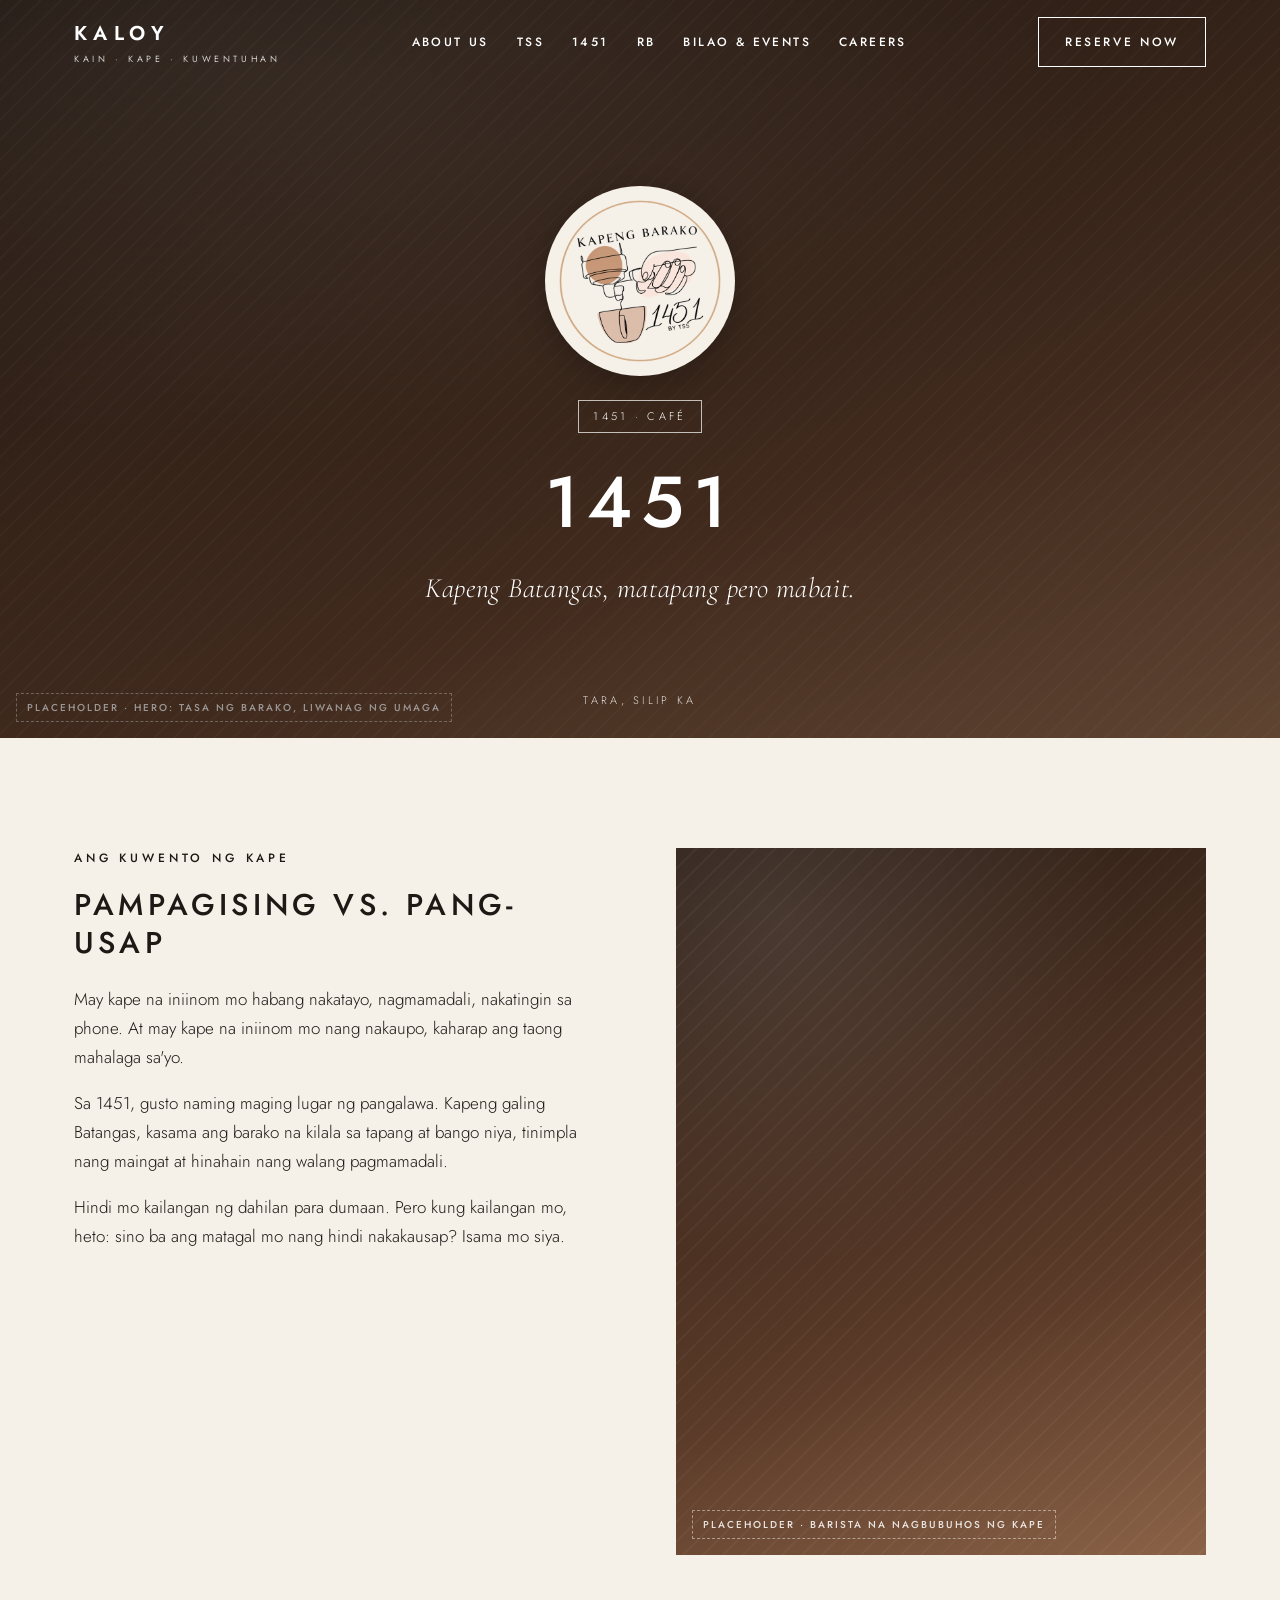
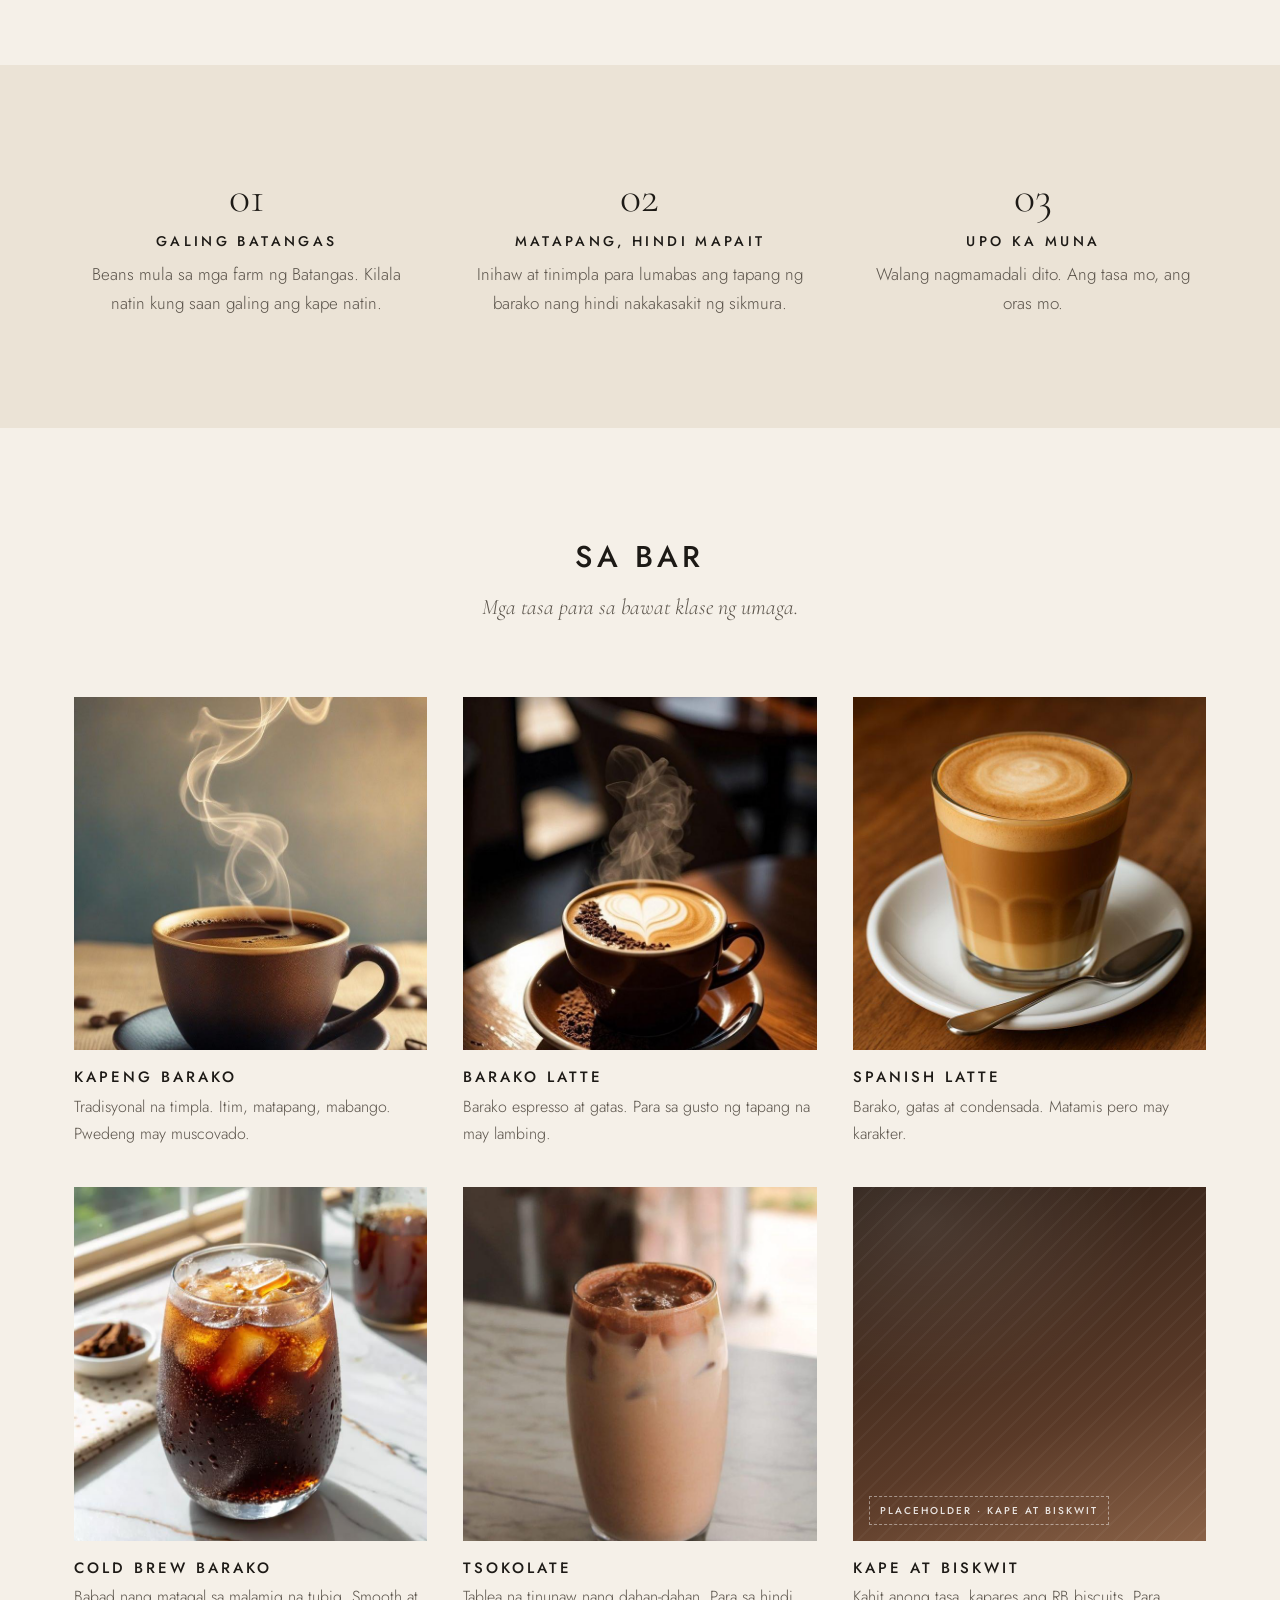
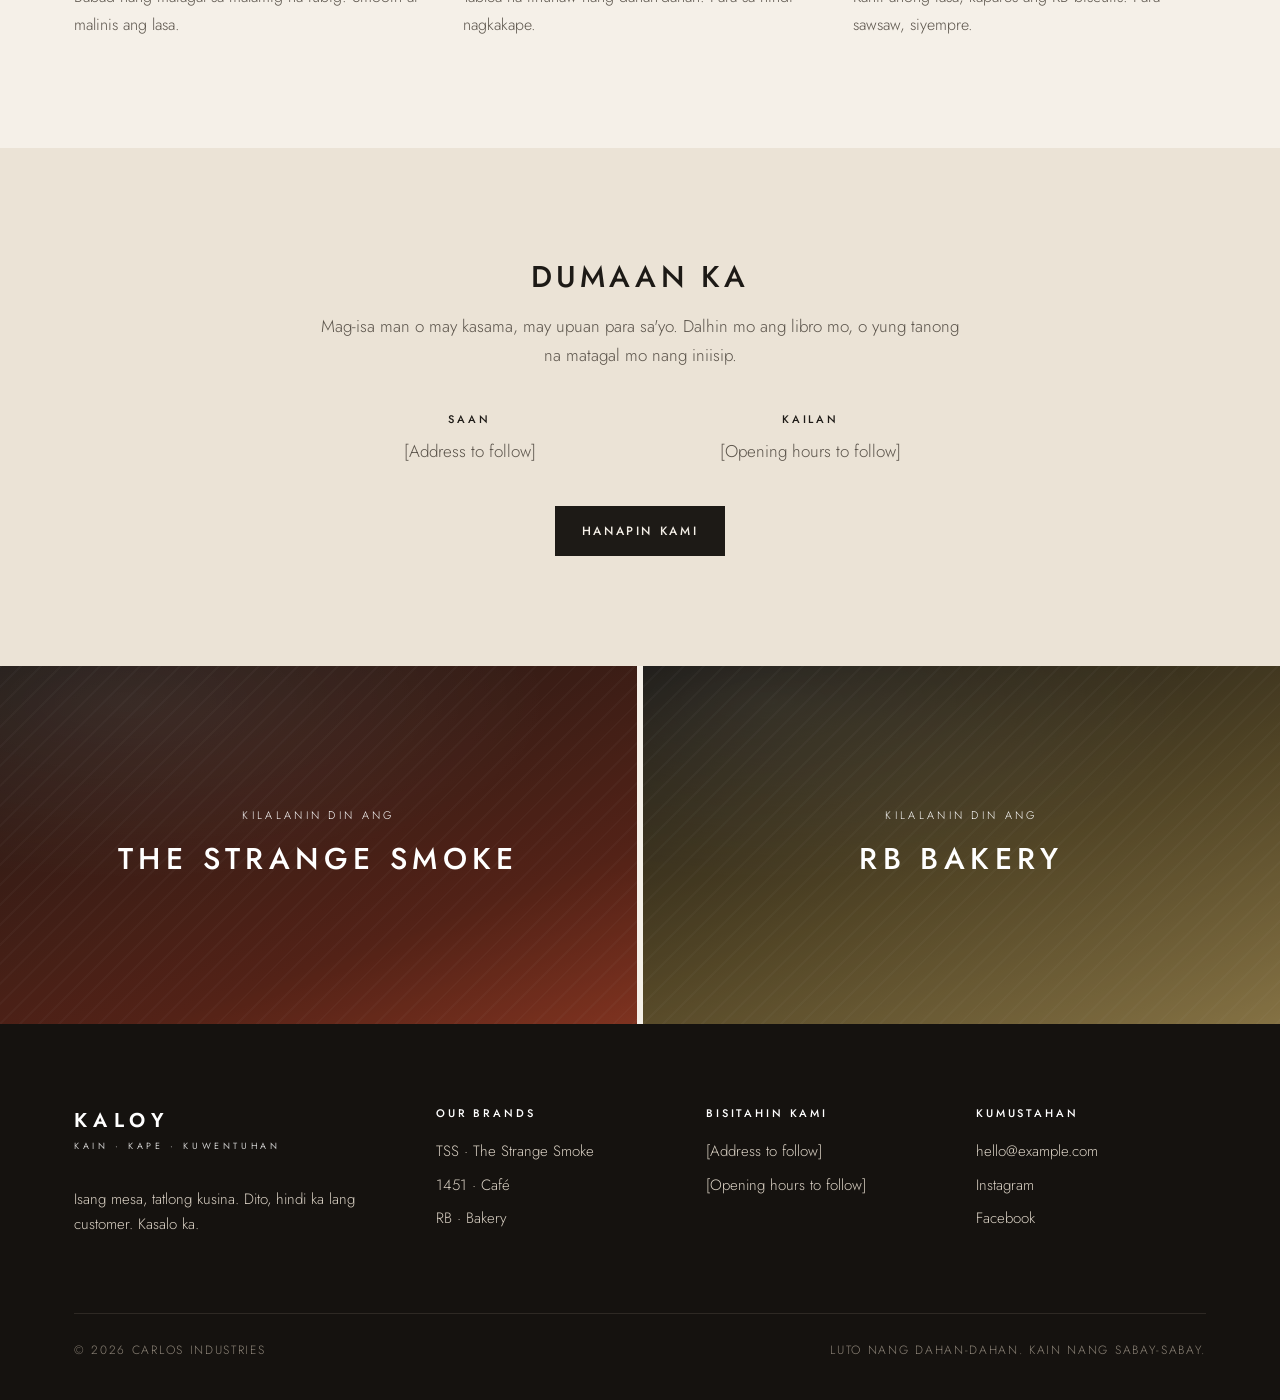
==== commit 30b46517: "1451 menu: add Tsokolate photo Co-Authored-By: Claude Opus 5.5 (1M context) <noreply@anthropic.com> " ====
--- a/1451.html
+++ b/1451.html
@@ -70,7 +70,7 @@
     <h2 class="section-title reveal">Sa Bar</h2>
     <p class="section-kicker reveal">Mga tasa para sa bawat klase ng umaga.</p>
     <div class="menu-list">
-      <div class="menu-item reveal"><img class="menu-photo" src="/assets/img/1451-kapeng-barako.jpg" alt="Itim na kapeng barako sa tasa" width="736" height="1120" loading="lazy"><h3>Kapeng Barako</h3><p>Tradisyonal na timpla. Itim, matapang, mabango. Pwedeng may muscovado.</p></div><div class="menu-item reveal"><img class="menu-photo" src="/assets/img/1451-barako-latte.jpg" alt="Barako latte na may heart latte art" width="736" height="1104" loading="lazy"><h3>Barako Latte</h3><p>Barako espresso at gatas. Para sa gusto ng tapang na may lambing.</p></div><div class="menu-item reveal"><img class="menu-photo" src="/assets/img/1451-spanish-latte.jpg" alt="Spanish latte sa baso" width="736" height="736" loading="lazy"><h3>Spanish Latte</h3><p>Barako, gatas at condensada. Matamis pero may karakter.</p></div><div class="menu-item reveal"><img class="menu-photo" src="/assets/img/1451-cold-brew.jpg" alt="Cold brew barako na may yelo" width="736" height="736" loading="lazy"><h3>Cold Brew Barako</h3><p>Babad nang matagal sa malamig na tubig. Smooth at malinis ang lasa.</p></div><div class="menu-item reveal"><div class="ph cafe" data-label="Placeholder · Tsokolate" role="img" aria-label="Placeholder · Tsokolate"></div><h3>Tsokolate</h3><p>Tablea na tinunaw nang dahan-dahan. Para sa hindi nagkakape.</p></div><div class="menu-item reveal"><div class="ph cafe" data-label="Placeholder · Kape at Biskwit" role="img" aria-label="Placeholder · Kape at Biskwit"></div><h3>Kape at Biskwit</h3><p>Kahit anong tasa, kapares ang RB biscuits. Para sawsaw, siyempre.</p></div>
+      <div class="menu-item reveal"><img class="menu-photo" src="/assets/img/1451-kapeng-barako.jpg" alt="Itim na kapeng barako sa tasa" width="736" height="1120" loading="lazy"><h3>Kapeng Barako</h3><p>Tradisyonal na timpla. Itim, matapang, mabango. Pwedeng may muscovado.</p></div><div class="menu-item reveal"><img class="menu-photo" src="/assets/img/1451-barako-latte.jpg" alt="Barako latte na may heart latte art" width="736" height="1104" loading="lazy"><h3>Barako Latte</h3><p>Barako espresso at gatas. Para sa gusto ng tapang na may lambing.</p></div><div class="menu-item reveal"><img class="menu-photo" src="/assets/img/1451-spanish-latte.jpg" alt="Spanish latte sa baso" width="736" height="736" loading="lazy"><h3>Spanish Latte</h3><p>Barako, gatas at condensada. Matamis pero may karakter.</p></div><div class="menu-item reveal"><img class="menu-photo" src="/assets/img/1451-cold-brew.jpg" alt="Cold brew barako na may yelo" width="736" height="736" loading="lazy"><h3>Cold Brew Barako</h3><p>Babad nang matagal sa malamig na tubig. Smooth at malinis ang lasa.</p></div><div class="menu-item reveal"><img class="menu-photo" src="/assets/img/1451-tsokolate.jpg" alt="Iced tsokolate sa baso" width="735" height="981" loading="lazy"><h3>Tsokolate</h3><p>Tablea na tinunaw nang dahan-dahan. Para sa hindi nagkakape.</p></div><div class="menu-item reveal"><div class="ph cafe" data-label="Placeholder · Kape at Biskwit" role="img" aria-label="Placeholder · Kape at Biskwit"></div><h3>Kape at Biskwit</h3><p>Kahit anong tasa, kapares ang RB biscuits. Para sawsaw, siyempre.</p></div>
     </div>
   </div>
 </section>
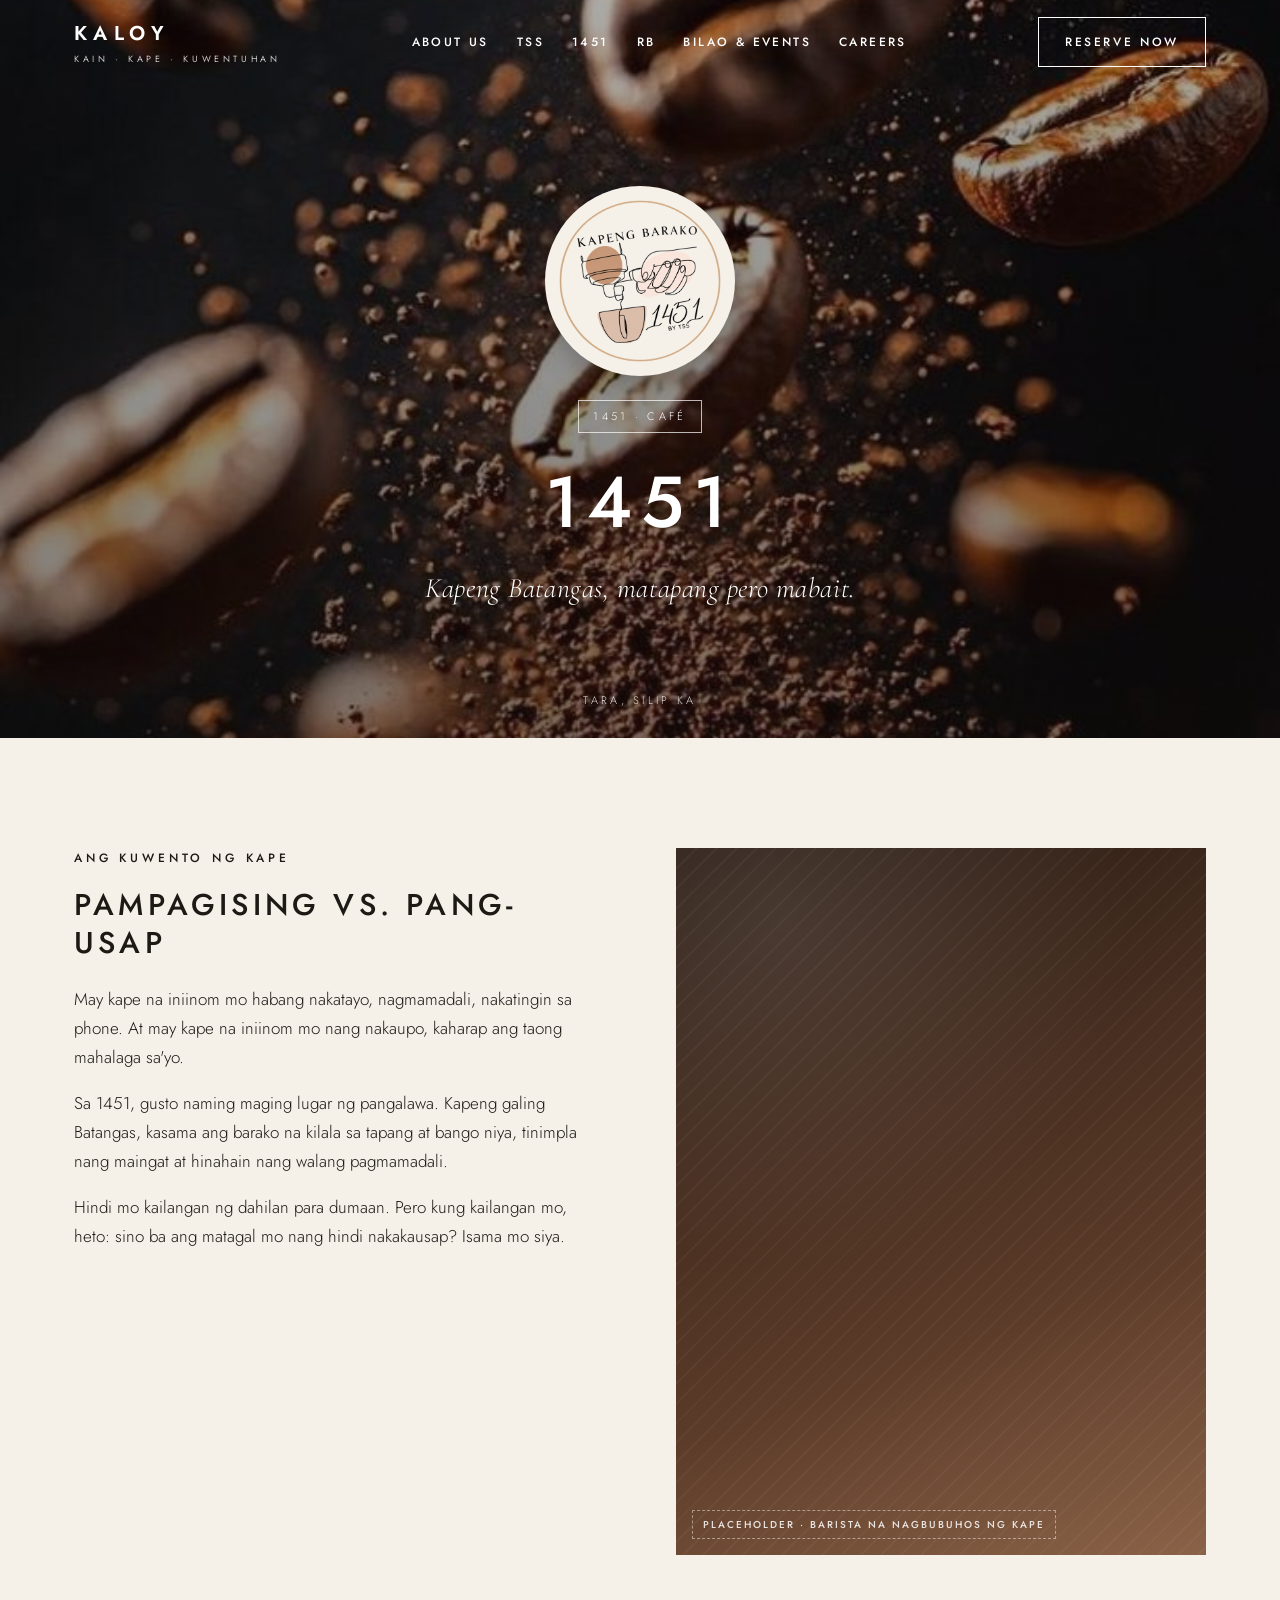
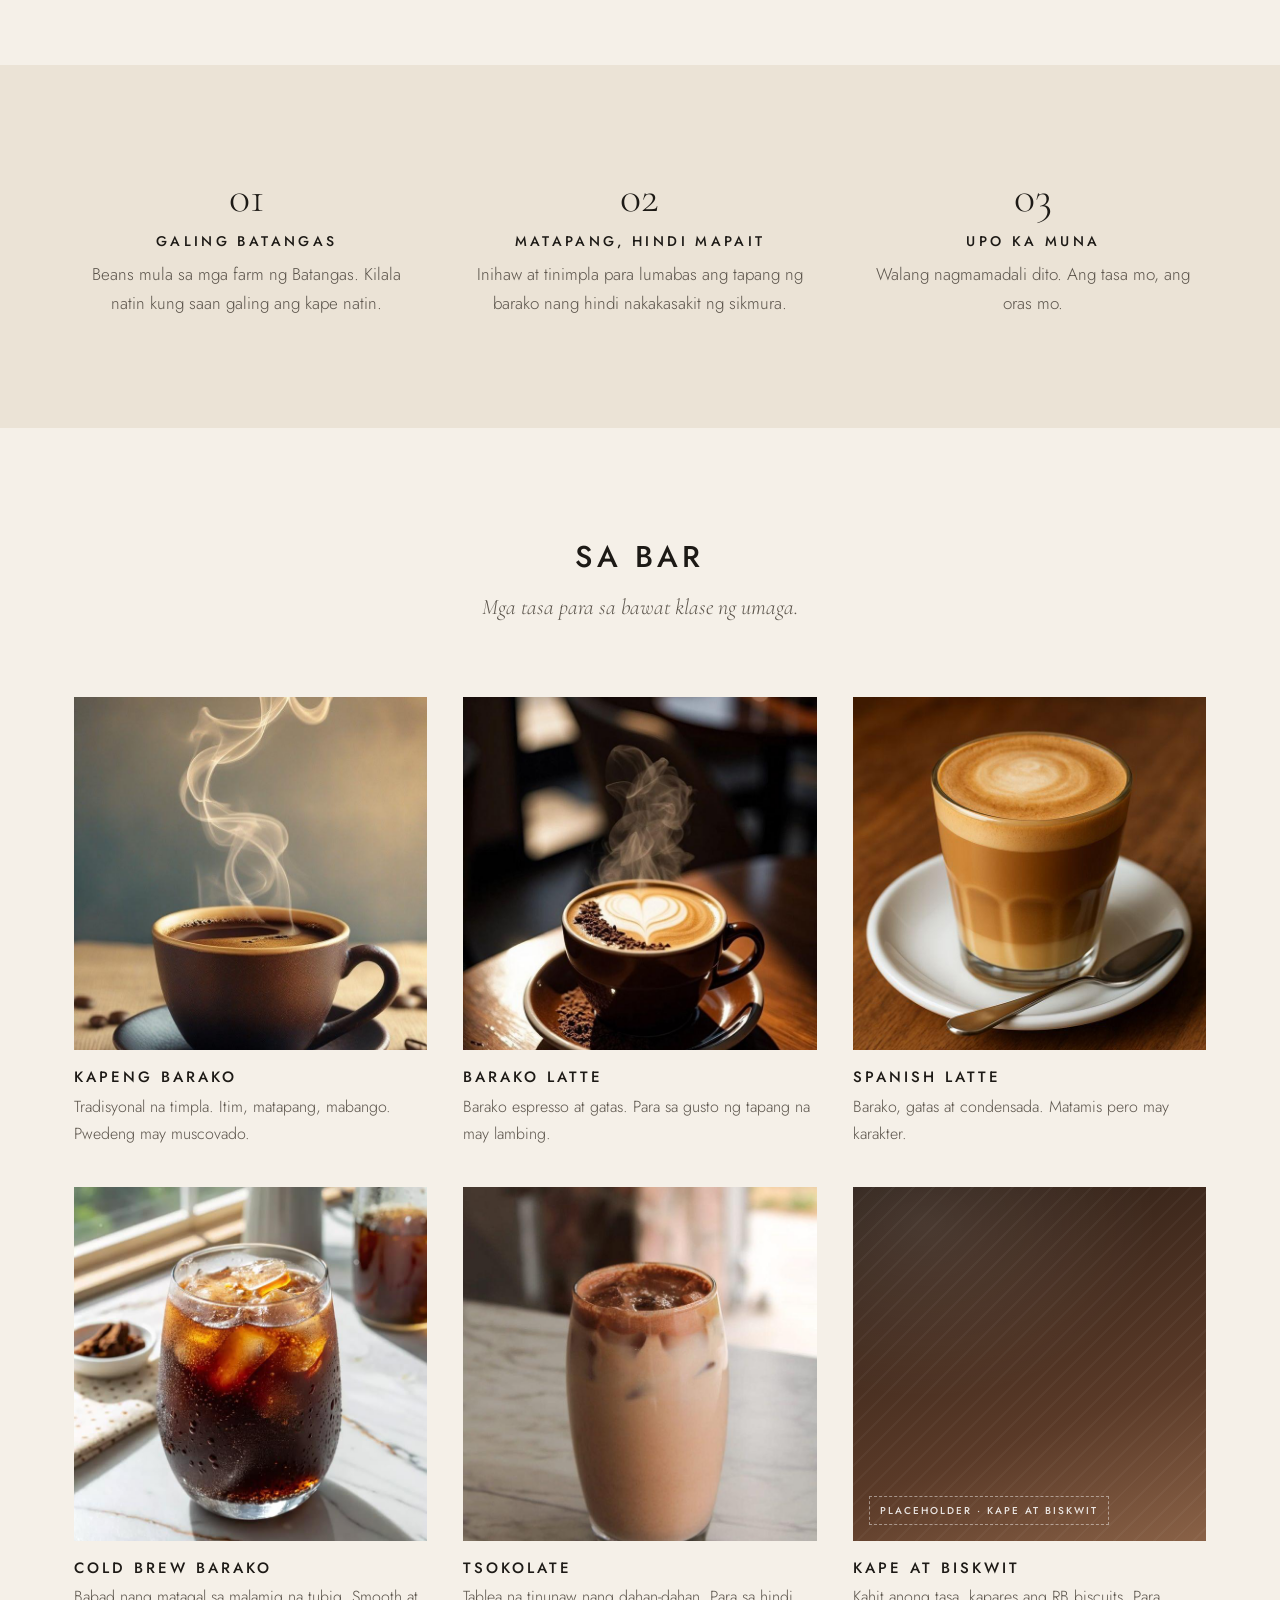
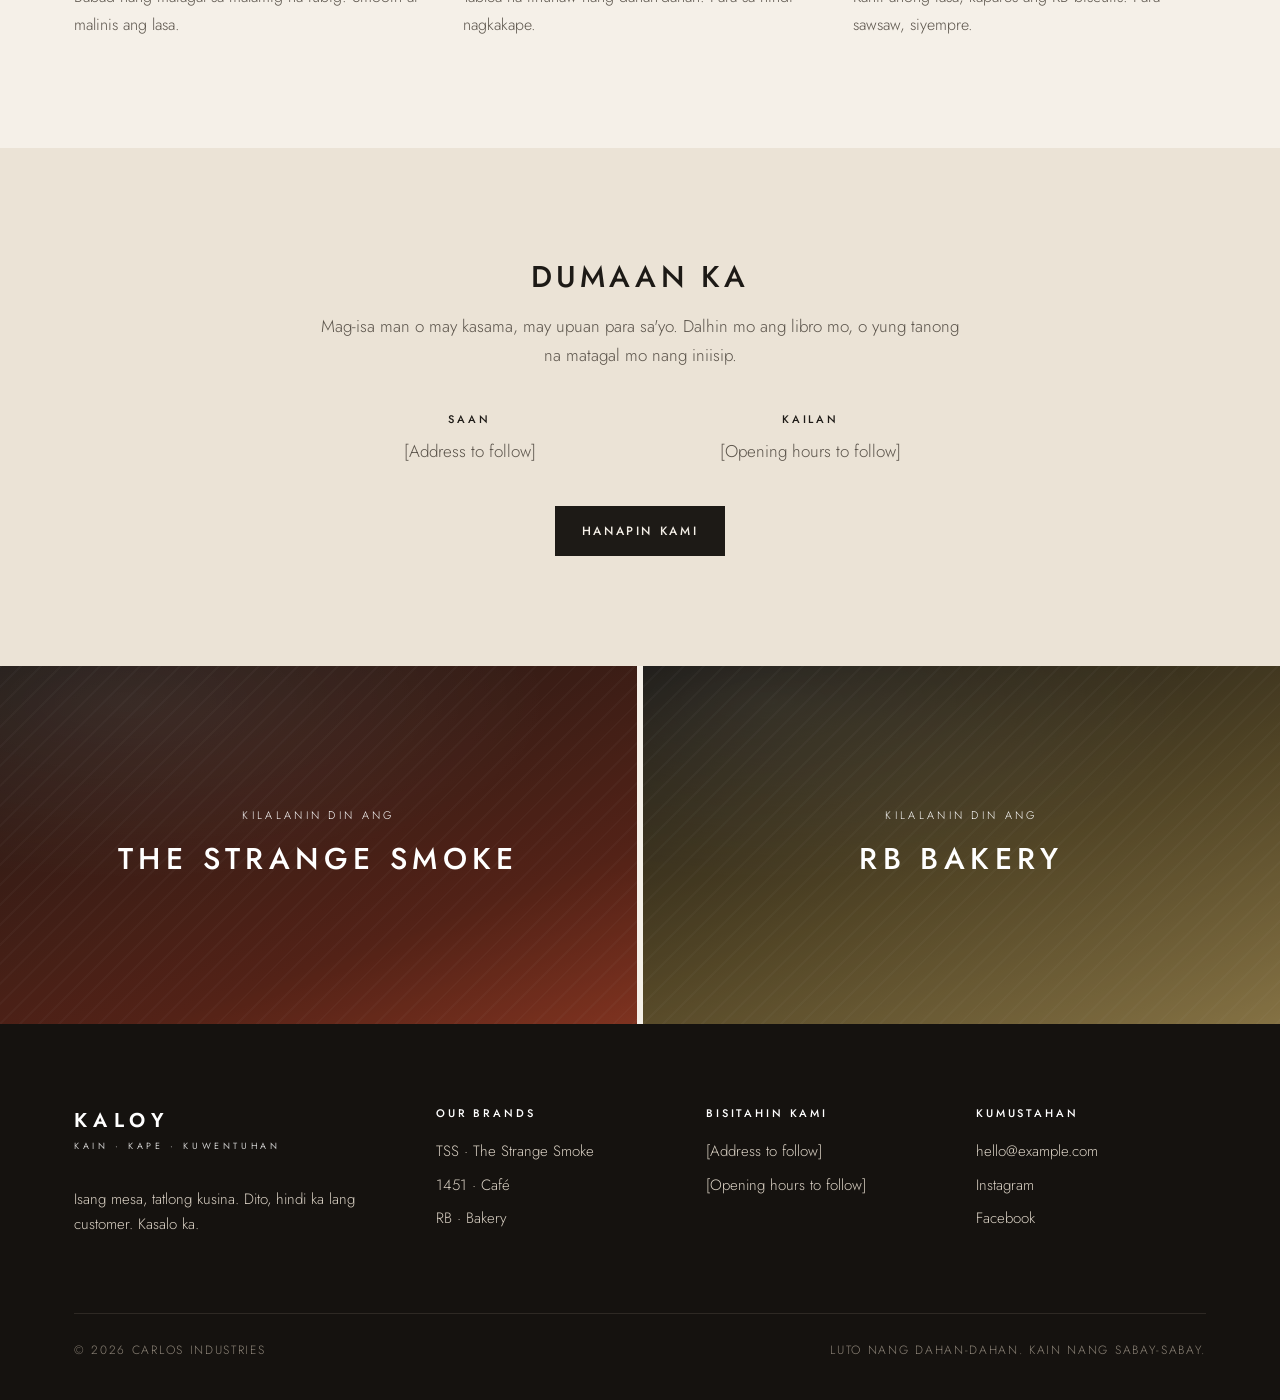
==== commit 8eeb8376: "Add 1451 and TSS hero photos Co-Authored-By: Claude Opus 5.5 (1M context) <noreply@anthropic.com> Cl" ====
--- a/1451.html
+++ b/1451.html
@@ -35,7 +35,7 @@
 </div>
 
 <section class="hero brand-hero" style="padding:0">
-  <div class="ph cafe" data-label="Placeholder · Hero: tasa ng barako, liwanag ng umaga" role="img" aria-label="Placeholder · Hero: tasa ng barako, liwanag ng umaga"></div>
+  <img class="hero-img" src="/assets/img/1451-hero.jpg" alt="Barako beans at giniling na kape" width="718" height="1280">
   <div class="hero-shade"></div>
   <div class="hero-content">
     <img class="brand-logo" src="/assets/1451-logo.png" alt="1451 logo" width="480" height="480">
--- a/assets/styles.css
+++ b/assets/styles.css
@@ -259,3 +259,7 @@
   background: var(--paper); box-shadow: 0 8px 30px rgba(0,0,0,.25);
 }
 .brand-logo-inline { width: 96px; height: auto; margin-bottom: 14px; }
+
+/* Real hero photo in place of the .ph placeholder */
+.hero-img { position: absolute; inset: 0; width: 100%; height: 100%; object-fit: cover; object-position: center 35%; }
+.hero-img + .hero-shade { background: linear-gradient(rgba(15,12,10,.35), rgba(15,12,10,.55)); }
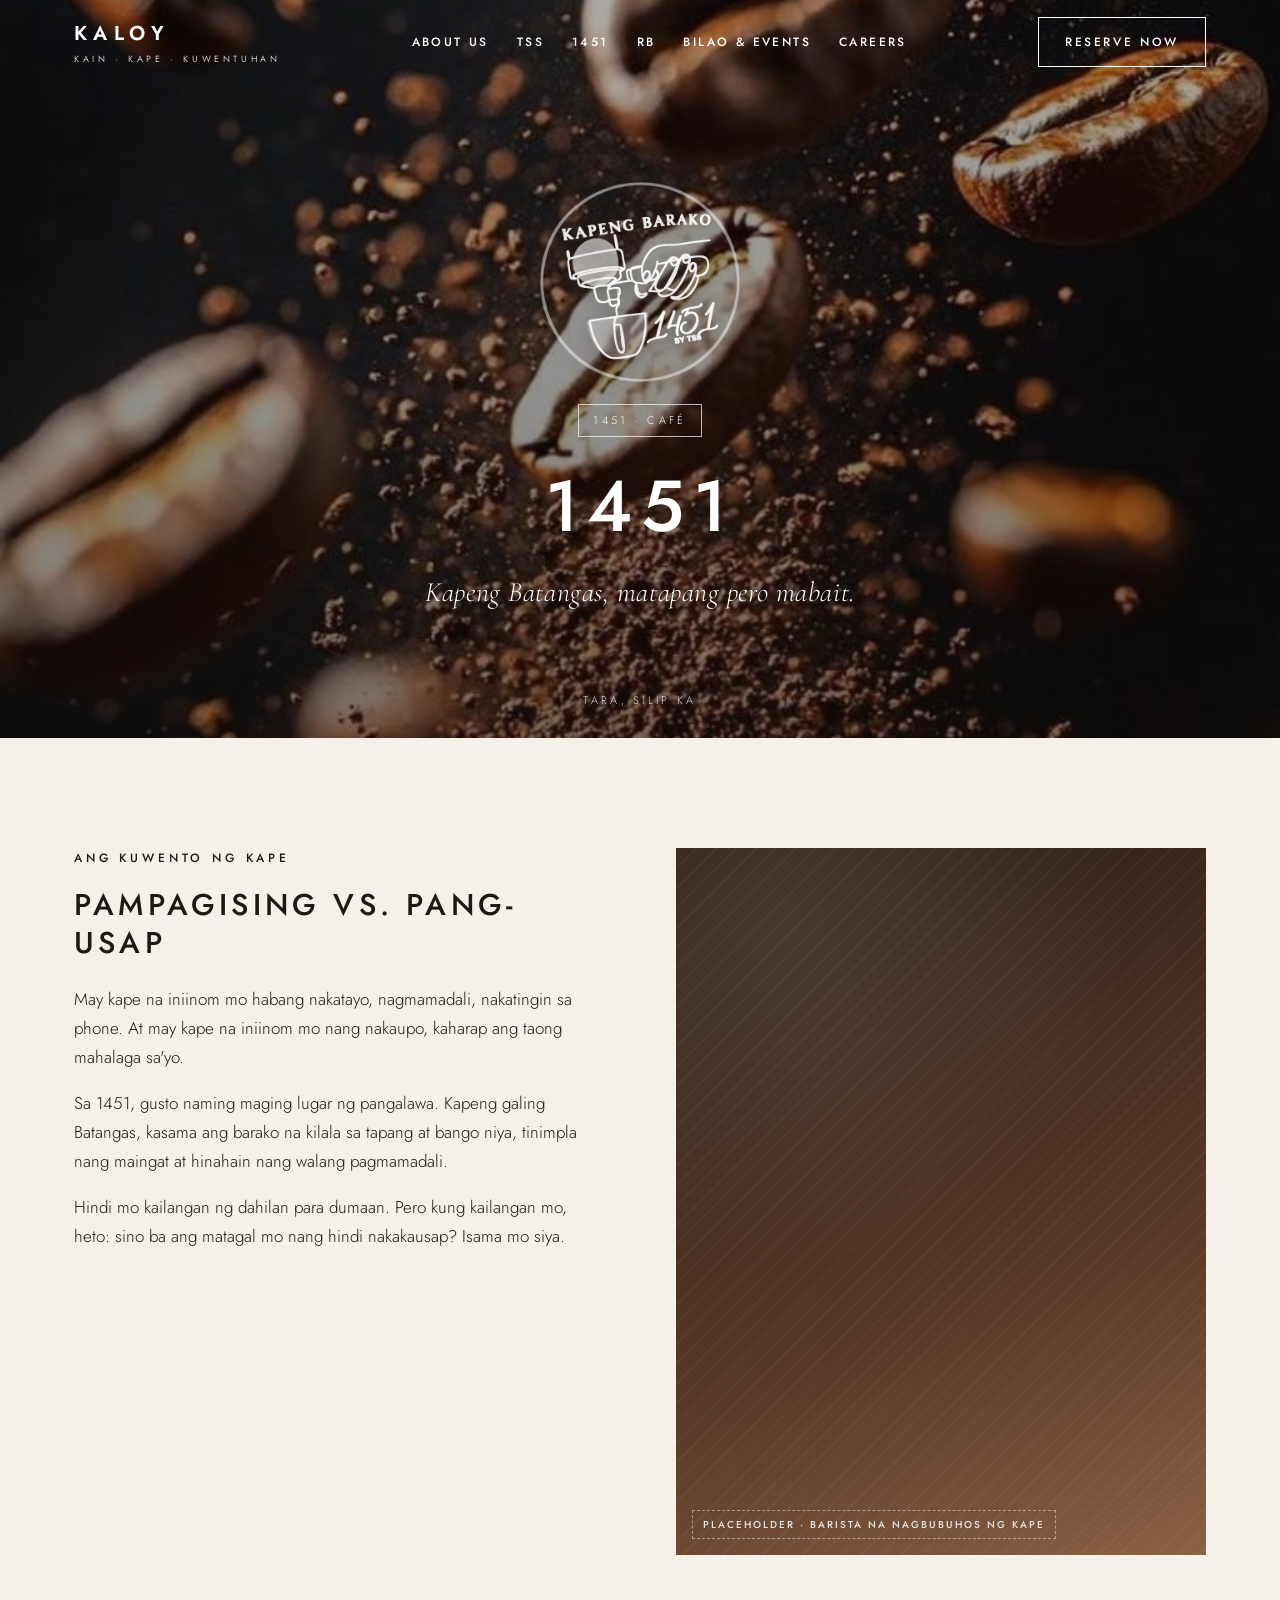
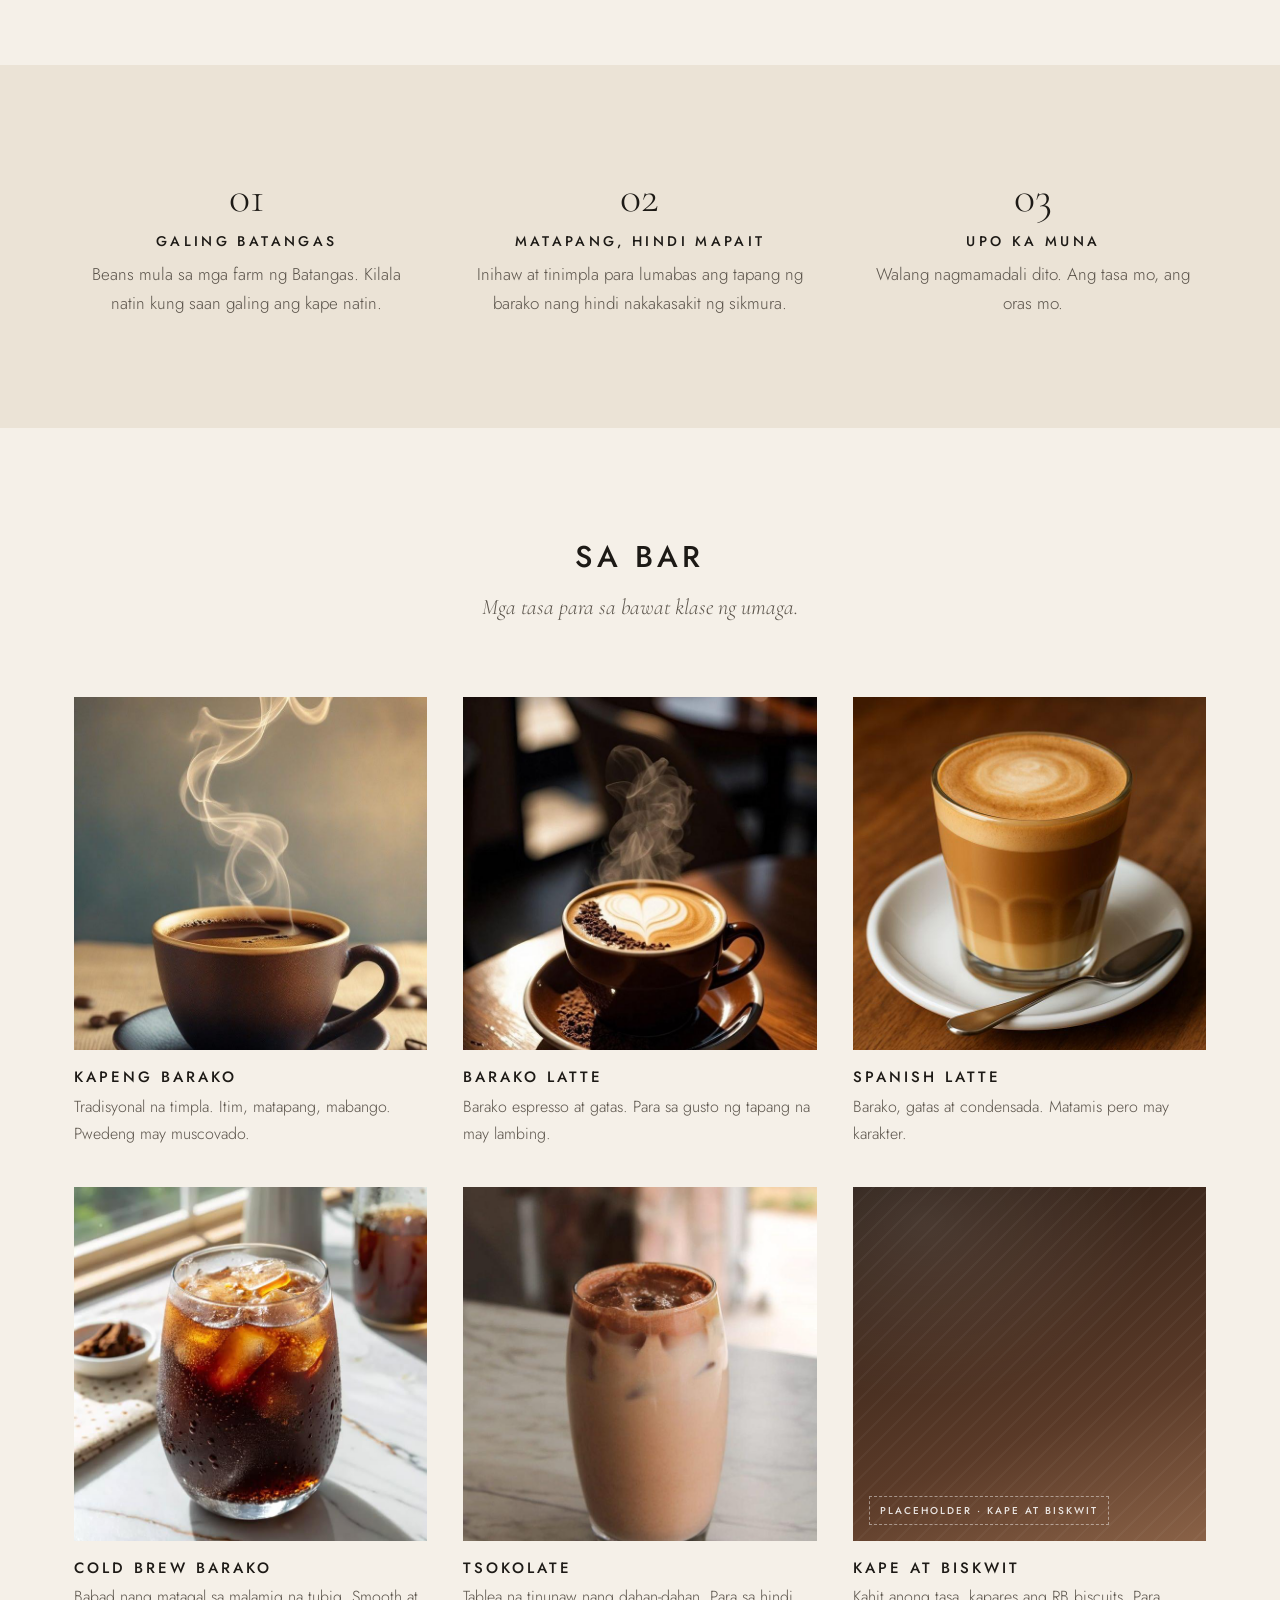
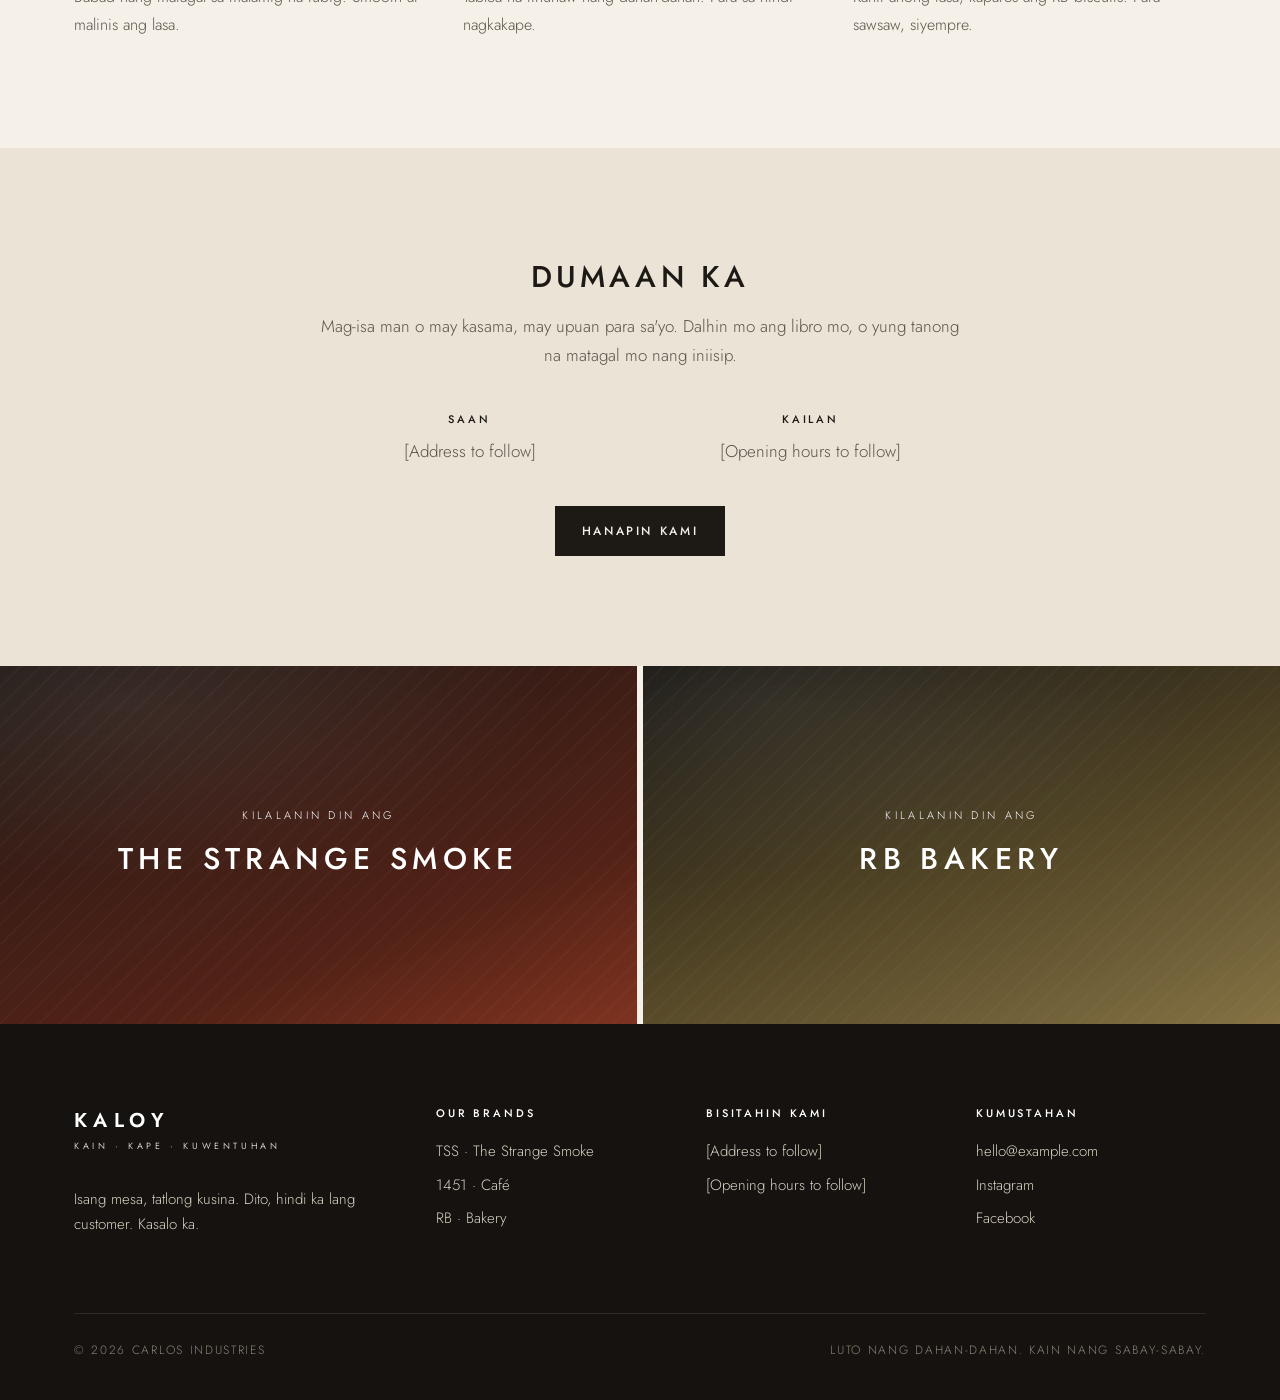
==== commit 6056bdc7: "Brand heroes: white see-through logos instead of cream discs Co-Authored-By: Claude Opus 5.5 (1M con" ====
--- a/1451.html
+++ b/1451.html
@@ -38,7 +38,7 @@
   <img class="hero-img" src="/assets/img/1451-hero.jpg" alt="Barako beans at giniling na kape" width="718" height="1280">
   <div class="hero-shade"></div>
   <div class="hero-content">
-    <img class="brand-logo" src="/assets/1451-logo.png" alt="1451 logo" width="480" height="480">
+    <img class="brand-logo" src="/assets/1451-logo-white.png" alt="1451 logo" width="480" height="480">
     <span class="badge">1451 · Café</span>
     <h1>1451</h1>
     <p class="sub">Kapeng Batangas, matapang pero mabait.</p>
--- a/assets/styles.css
+++ b/assets/styles.css
@@ -254,9 +254,9 @@
 
 /* Brand logos (RB's has a black letter, so it sits on a cream disc over dark photos) */
 .brand-logo {
-  display: block; width: 190px; height: 190px; object-fit: contain;
-  margin: 0 auto 24px; padding: 14px; border-radius: 50%;
-  background: var(--paper); box-shadow: 0 8px 30px rgba(0,0,0,.25);
+  display: block; width: 210px; height: auto; max-height: 200px; object-fit: contain;
+  margin: 0 auto 22px; opacity: .92;
+  filter: drop-shadow(0 2px 10px rgba(0,0,0,.55));
 }
 .brand-logo-inline { width: 96px; height: auto; margin-bottom: 14px; }
 
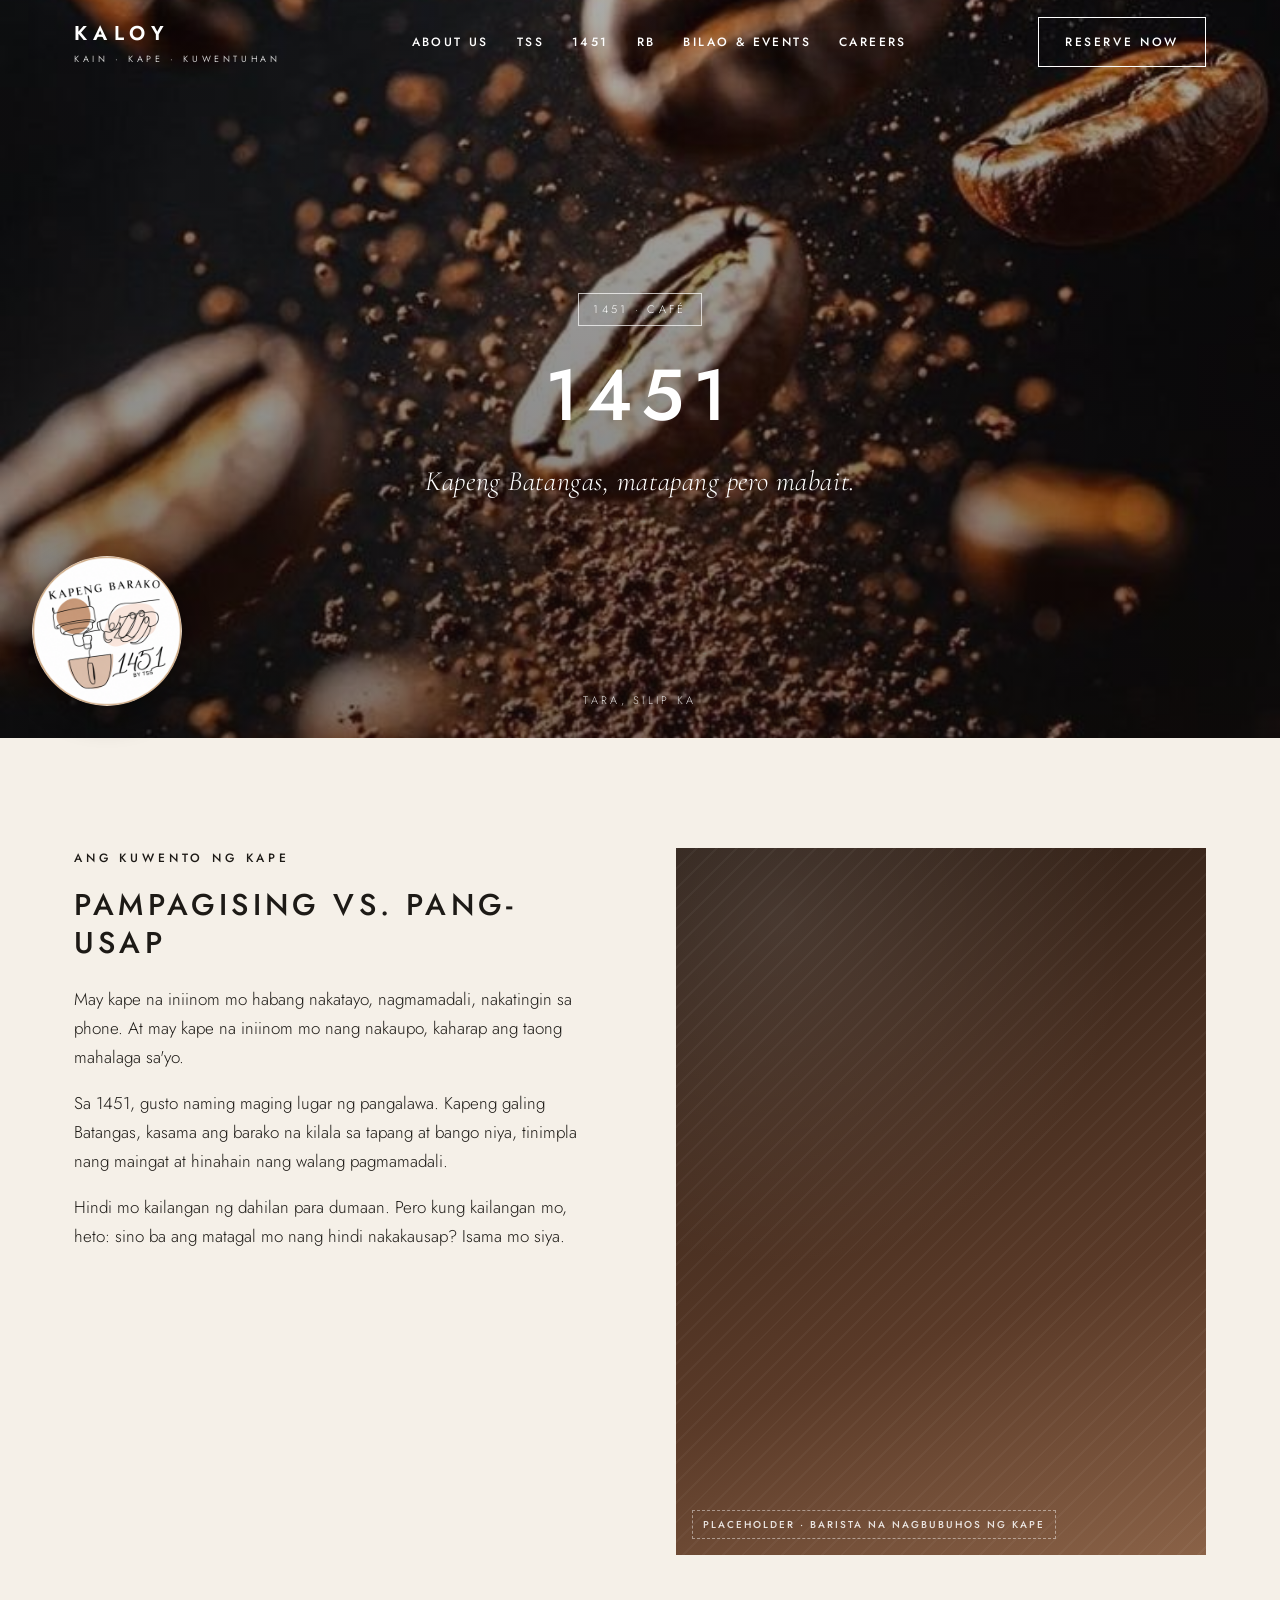
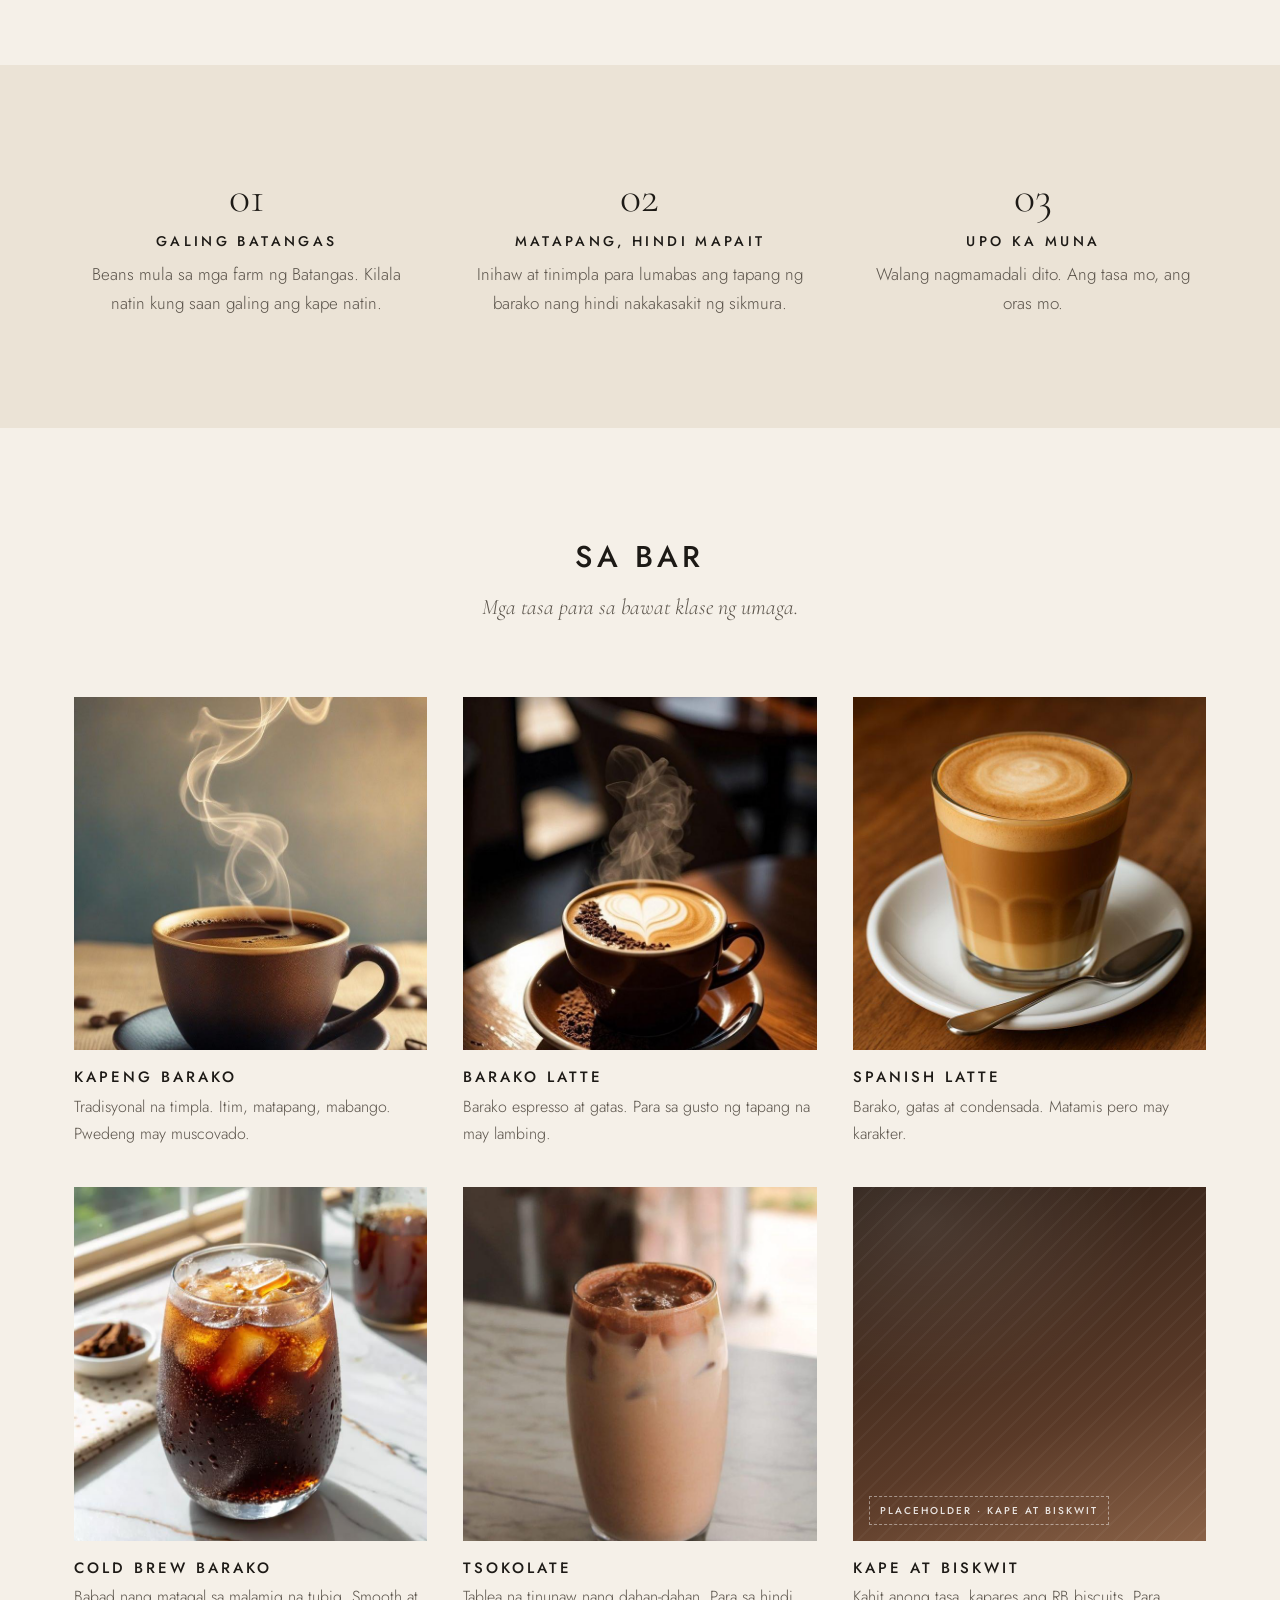
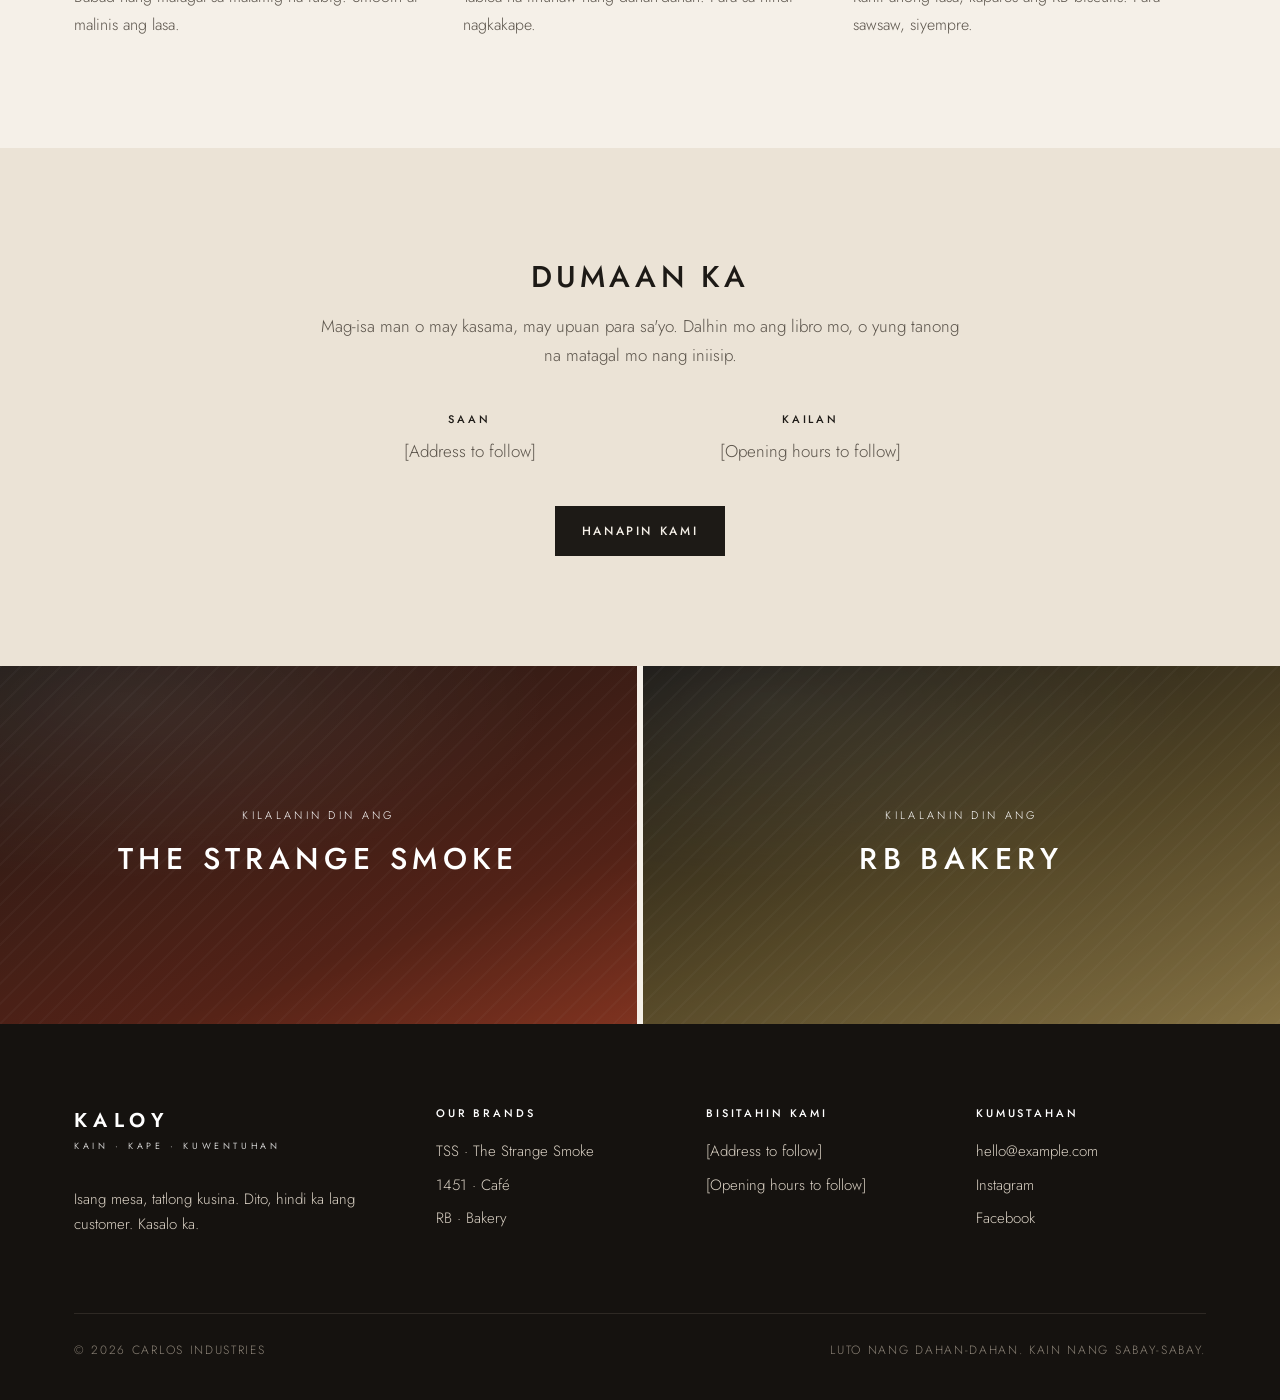
==== commit f712d486: "1451 hero: original colour logo as a corner badge Co-Authored-By: Claude Opus 5.5 (1M context) <nore" ====
--- a/1451.html
+++ b/1451.html
@@ -37,8 +37,8 @@
 <section class="hero brand-hero" style="padding:0">
   <img class="hero-img" src="/assets/img/1451-hero.jpg" alt="Barako beans at giniling na kape" width="718" height="1280">
   <div class="hero-shade"></div>
+  <img class="brand-logo-corner" src="/assets/1451-logo-badge.png" alt="1451 logo" width="360" height="360">
   <div class="hero-content">
-    <img class="brand-logo" src="/assets/1451-logo-white.png" alt="1451 logo" width="480" height="480">
     <span class="badge">1451 · Café</span>
     <h1>1451</h1>
     <p class="sub">Kapeng Batangas, matapang pero mabait.</p>
--- a/assets/styles.css
+++ b/assets/styles.css
@@ -263,3 +263,11 @@
 /* Real hero photo in place of the .ph placeholder */
 .hero-img { position: absolute; inset: 0; width: 100%; height: 100%; object-fit: cover; object-position: center 35%; }
 .hero-img + .hero-shade { background: linear-gradient(rgba(15,12,10,.35), rgba(15,12,10,.55)); }
+
+/* Full-colour badge logo tucked into the hero's lower-left corner (1451) */
+.brand-logo-corner {
+  position: absolute; left: 32px; bottom: 32px; z-index: 2;
+  width: 150px; height: 150px; border-radius: 50%;
+  box-shadow: 0 10px 30px rgba(0,0,0,.45);
+}
+@media (max-width: 700px) { .brand-logo-corner { width: 96px; height: 96px; left: 16px; bottom: 20px; } }
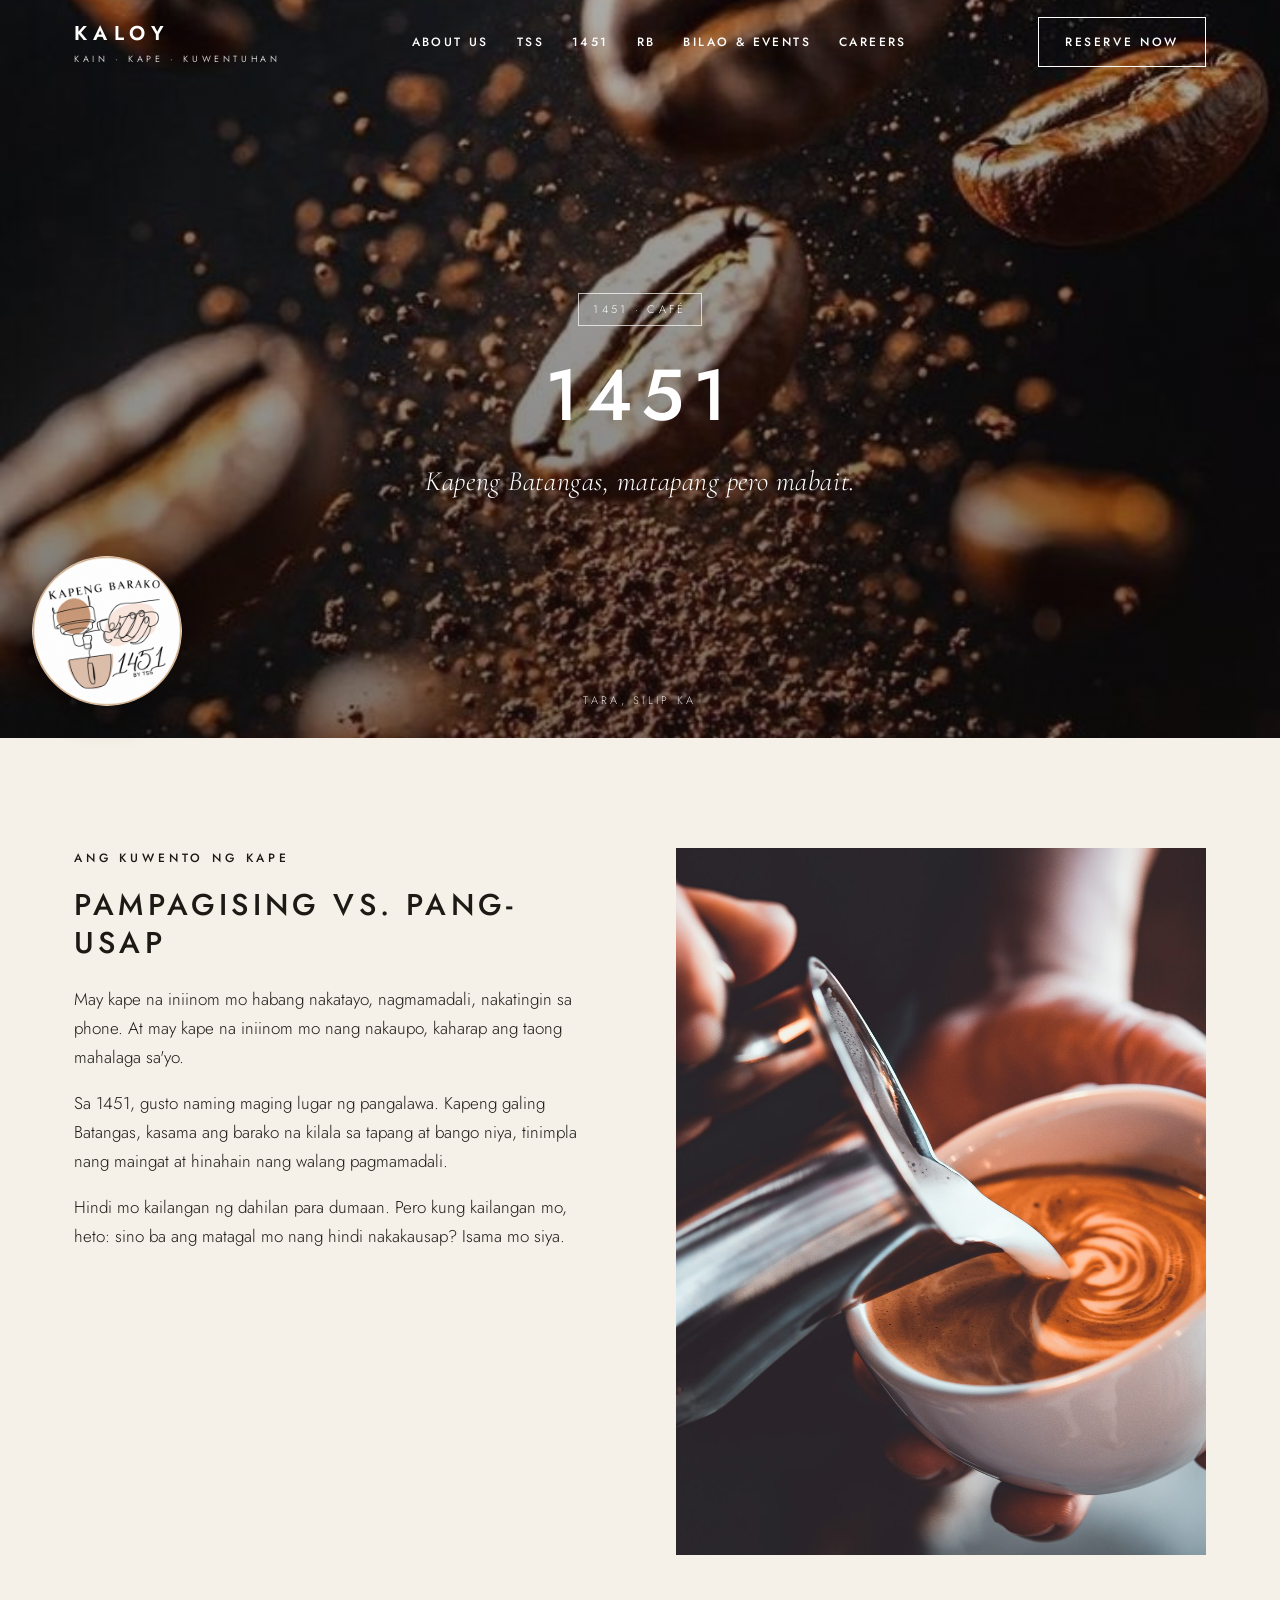
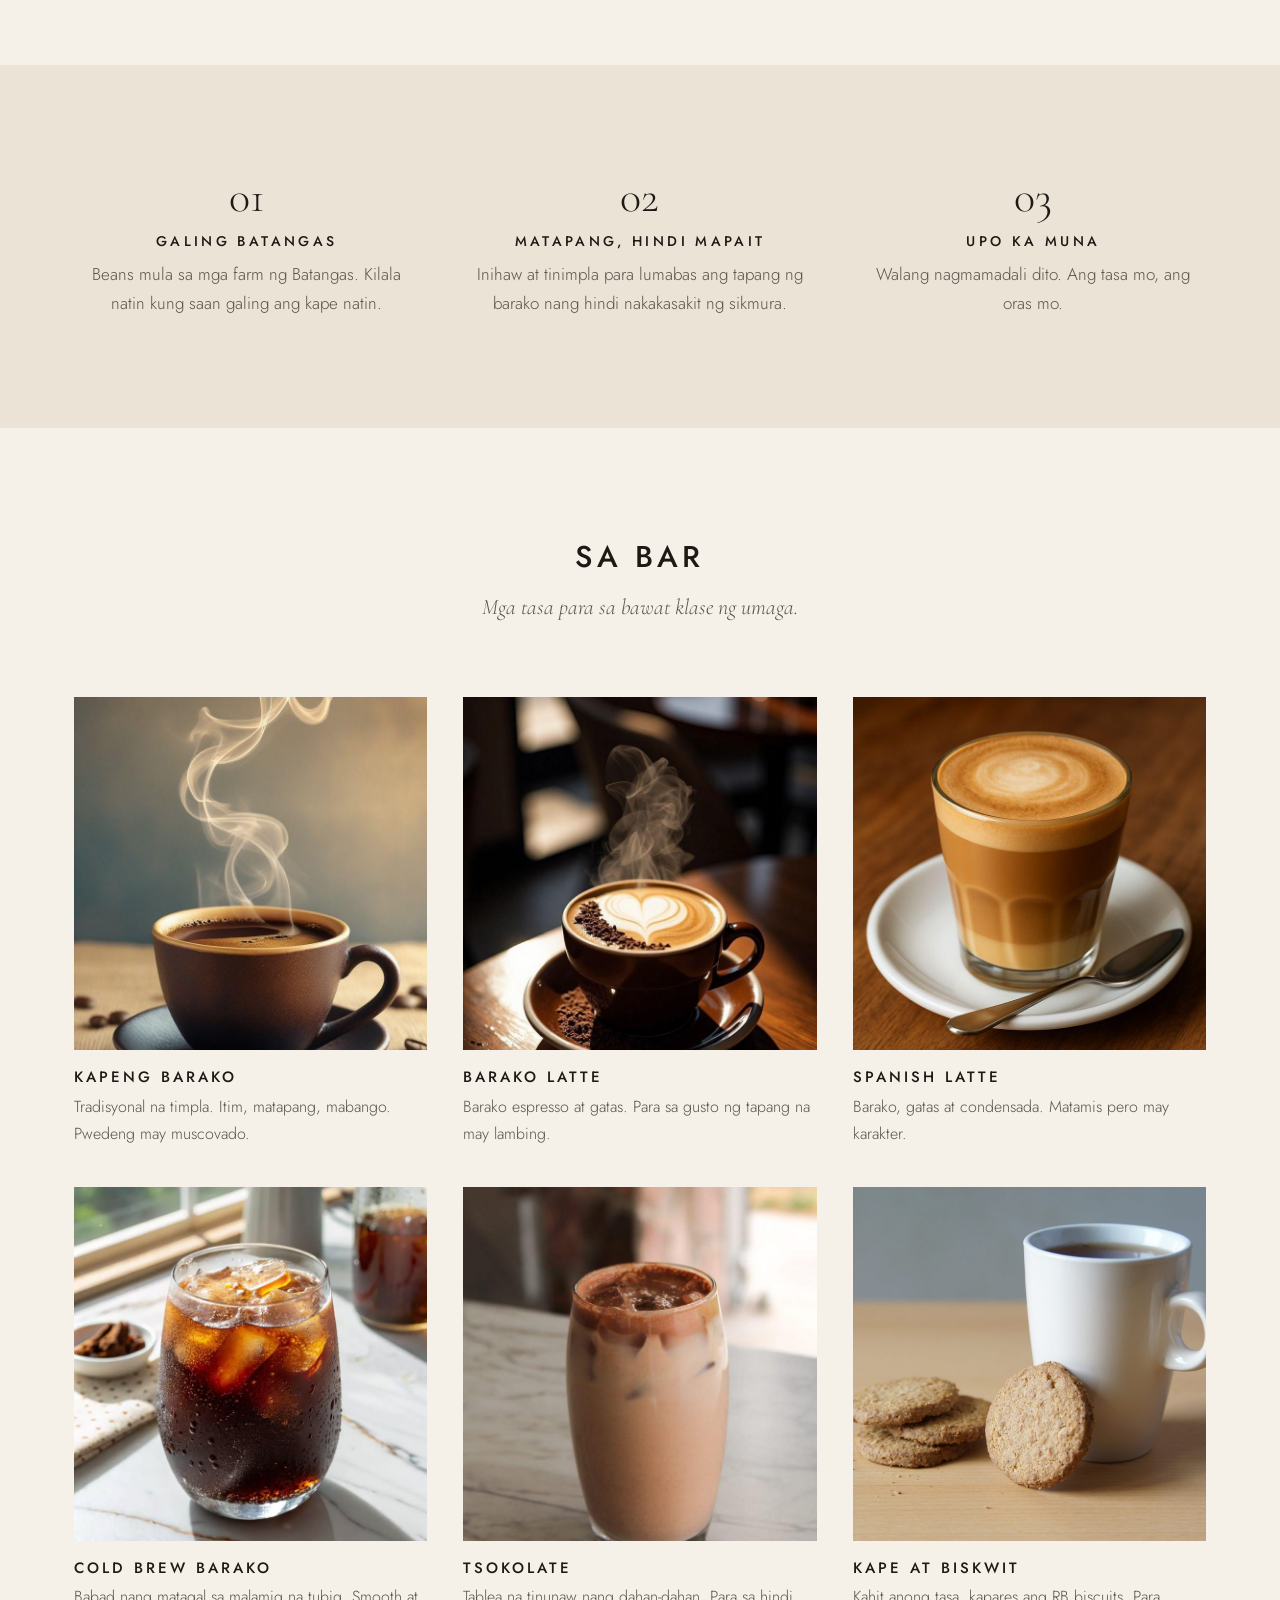
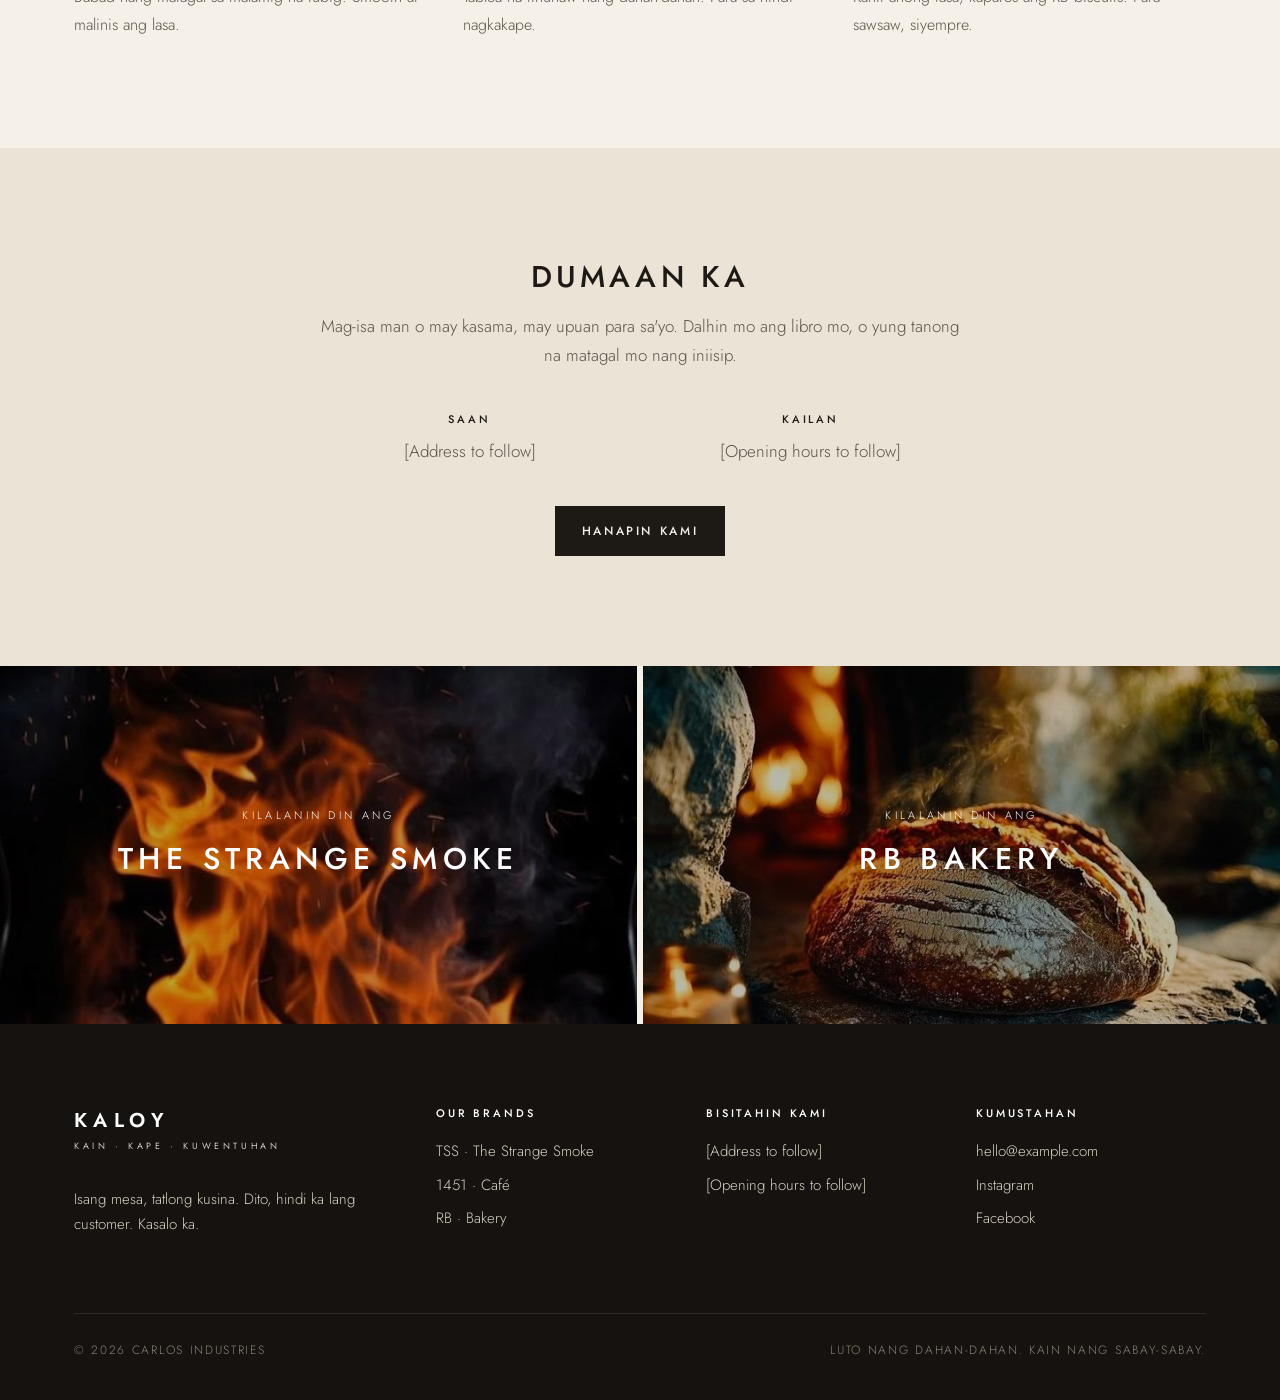
==== commit b4477793: "Fill remaining placeholders with Adobe Stock photos Co-Authored-By: Claude Opus 5.5 (1M context) <no" ====
--- a/1451.html
+++ b/1451.html
@@ -53,7 +53,7 @@
       <h2>Pampagising vs. Pang-usap</h2>
       <p>May kape na iniinom mo habang nakatayo, nagmamadali, nakatingin sa phone. At may kape na iniinom mo nang nakaupo, kaharap ang taong mahalaga sa'yo.</p><p>Sa 1451, gusto naming maging lugar ng pangalawa. Kapeng galing Batangas, kasama ang barako na kilala sa tapang at bango niya, tinimpla nang maingat at hinahain nang walang pagmamadali.</p><p>Hindi mo kailangan ng dahilan para dumaan. Pero kung kailangan mo, heto: sino ba ang matagal mo nang hindi nakakausap? Isama mo siya.</p>
     </div>
-    <div class="reveal"><div class="ph cafe" data-label="Placeholder · Barista na nagbubuhos ng kape" role="img" aria-label="Placeholder · Barista na nagbubuhos ng kape"></div></div>
+    <div class="reveal"><div class="ph cafe photo" role="img" aria-label="Barista na nagbubuhos ng kape" style="background-image:url('/assets/img/1451-barista.jpg')"></div></div>
   </div>
 </section>
 
@@ -70,7 +70,7 @@
     <h2 class="section-title reveal">Sa Bar</h2>
     <p class="section-kicker reveal">Mga tasa para sa bawat klase ng umaga.</p>
     <div class="menu-list">
-      <div class="menu-item reveal"><img class="menu-photo" src="/assets/img/1451-kapeng-barako.jpg" alt="Itim na kapeng barako sa tasa" width="736" height="1120" loading="lazy"><h3>Kapeng Barako</h3><p>Tradisyonal na timpla. Itim, matapang, mabango. Pwedeng may muscovado.</p></div><div class="menu-item reveal"><img class="menu-photo" src="/assets/img/1451-barako-latte.jpg" alt="Barako latte na may heart latte art" width="736" height="1104" loading="lazy"><h3>Barako Latte</h3><p>Barako espresso at gatas. Para sa gusto ng tapang na may lambing.</p></div><div class="menu-item reveal"><img class="menu-photo" src="/assets/img/1451-spanish-latte.jpg" alt="Spanish latte sa baso" width="736" height="736" loading="lazy"><h3>Spanish Latte</h3><p>Barako, gatas at condensada. Matamis pero may karakter.</p></div><div class="menu-item reveal"><img class="menu-photo" src="/assets/img/1451-cold-brew.jpg" alt="Cold brew barako na may yelo" width="736" height="736" loading="lazy"><h3>Cold Brew Barako</h3><p>Babad nang matagal sa malamig na tubig. Smooth at malinis ang lasa.</p></div><div class="menu-item reveal"><img class="menu-photo" src="/assets/img/1451-tsokolate.jpg" alt="Iced tsokolate sa baso" width="735" height="981" loading="lazy"><h3>Tsokolate</h3><p>Tablea na tinunaw nang dahan-dahan. Para sa hindi nagkakape.</p></div><div class="menu-item reveal"><div class="ph cafe" data-label="Placeholder · Kape at Biskwit" role="img" aria-label="Placeholder · Kape at Biskwit"></div><h3>Kape at Biskwit</h3><p>Kahit anong tasa, kapares ang RB biscuits. Para sawsaw, siyempre.</p></div>
+      <div class="menu-item reveal"><img class="menu-photo" src="/assets/img/1451-kapeng-barako.jpg" alt="Itim na kapeng barako sa tasa" width="736" height="1120" loading="lazy"><h3>Kapeng Barako</h3><p>Tradisyonal na timpla. Itim, matapang, mabango. Pwedeng may muscovado.</p></div><div class="menu-item reveal"><img class="menu-photo" src="/assets/img/1451-barako-latte.jpg" alt="Barako latte na may heart latte art" width="736" height="1104" loading="lazy"><h3>Barako Latte</h3><p>Barako espresso at gatas. Para sa gusto ng tapang na may lambing.</p></div><div class="menu-item reveal"><img class="menu-photo" src="/assets/img/1451-spanish-latte.jpg" alt="Spanish latte sa baso" width="736" height="736" loading="lazy"><h3>Spanish Latte</h3><p>Barako, gatas at condensada. Matamis pero may karakter.</p></div><div class="menu-item reveal"><img class="menu-photo" src="/assets/img/1451-cold-brew.jpg" alt="Cold brew barako na may yelo" width="736" height="736" loading="lazy"><h3>Cold Brew Barako</h3><p>Babad nang matagal sa malamig na tubig. Smooth at malinis ang lasa.</p></div><div class="menu-item reveal"><img class="menu-photo" src="/assets/img/1451-tsokolate.jpg" alt="Iced tsokolate sa baso" width="735" height="981" loading="lazy"><h3>Tsokolate</h3><p>Tablea na tinunaw nang dahan-dahan. Para sa hindi nagkakape.</p></div><div class="menu-item reveal"><div class="ph cafe photo" role="img" aria-label="Kape at biskwit" style="background-image:url('/assets/img/1451-kape-biskwit.jpg')"></div><h3>Kape at Biskwit</h3><p>Kahit anong tasa, kapares ang RB biscuits. Para sawsaw, siyempre.</p></div>
     </div>
   </div>
 </section>
@@ -88,8 +88,8 @@
 </section>
 
 <section class="next-brands" aria-label="Other kitchens">
-  <a href="/tss"><div class="ph tss" data-label="The Strange Smoke" role="img" aria-label="The Strange Smoke"></div><div class="label"><span>Kilalanin din ang</span><strong>The Strange Smoke</strong></div></a>
-  <a href="/rb"><div class="ph rv" data-label="RB Bakery" role="img" aria-label="RB Bakery"></div><div class="label"><span>Kilalanin din ang</span><strong>RB Bakery</strong></div></a>
+  <a href="/tss"><div class="ph tss photo" role="img" aria-label="The Strange Smoke" style="background-image:url('/assets/img/tss-hero.jpg')"></div><div class="label"><span>Kilalanin din ang</span><strong>The Strange Smoke</strong></div></a>
+  <a href="/rb"><div class="ph rv photo" role="img" aria-label="RB Bakery" style="background-image:url('/assets/img/rb-hero.jpg')"></div><div class="label"><span>Kilalanin din ang</span><strong>RB Bakery</strong></div></a>
 </section>
 <footer class="site-footer" id="visit">
   <div class="wrap">
--- a/assets/styles.css
+++ b/assets/styles.css
@@ -271,3 +271,7 @@
   box-shadow: 0 10px 30px rgba(0,0,0,.45);
 }
 @media (max-width: 700px) { .brand-logo-corner { width: 96px; height: 96px; left: 16px; bottom: 20px; } }
+
+/* Stock photo filling a .ph slot */
+.ph.photo { background-size: cover; background-position: center; background-repeat: no-repeat; }
+.ph.photo::before, .ph.photo::after { display: none; }
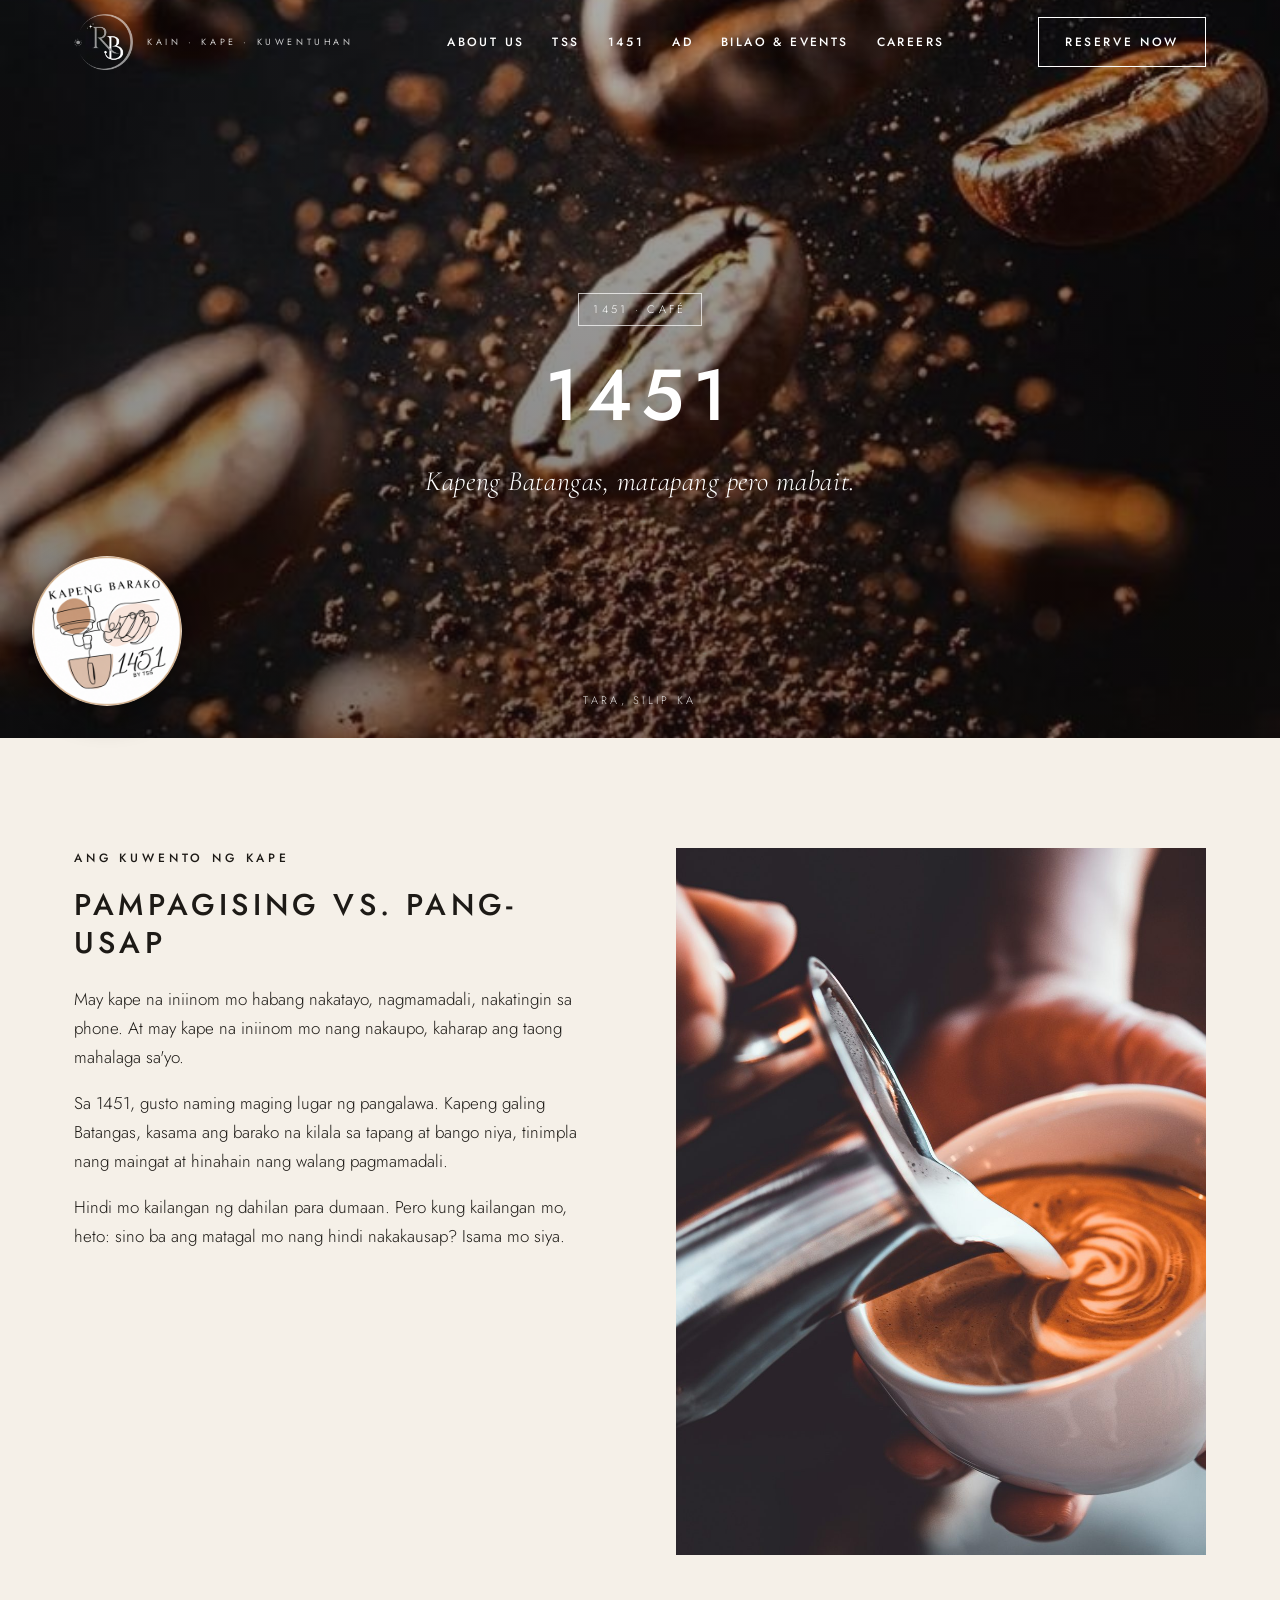
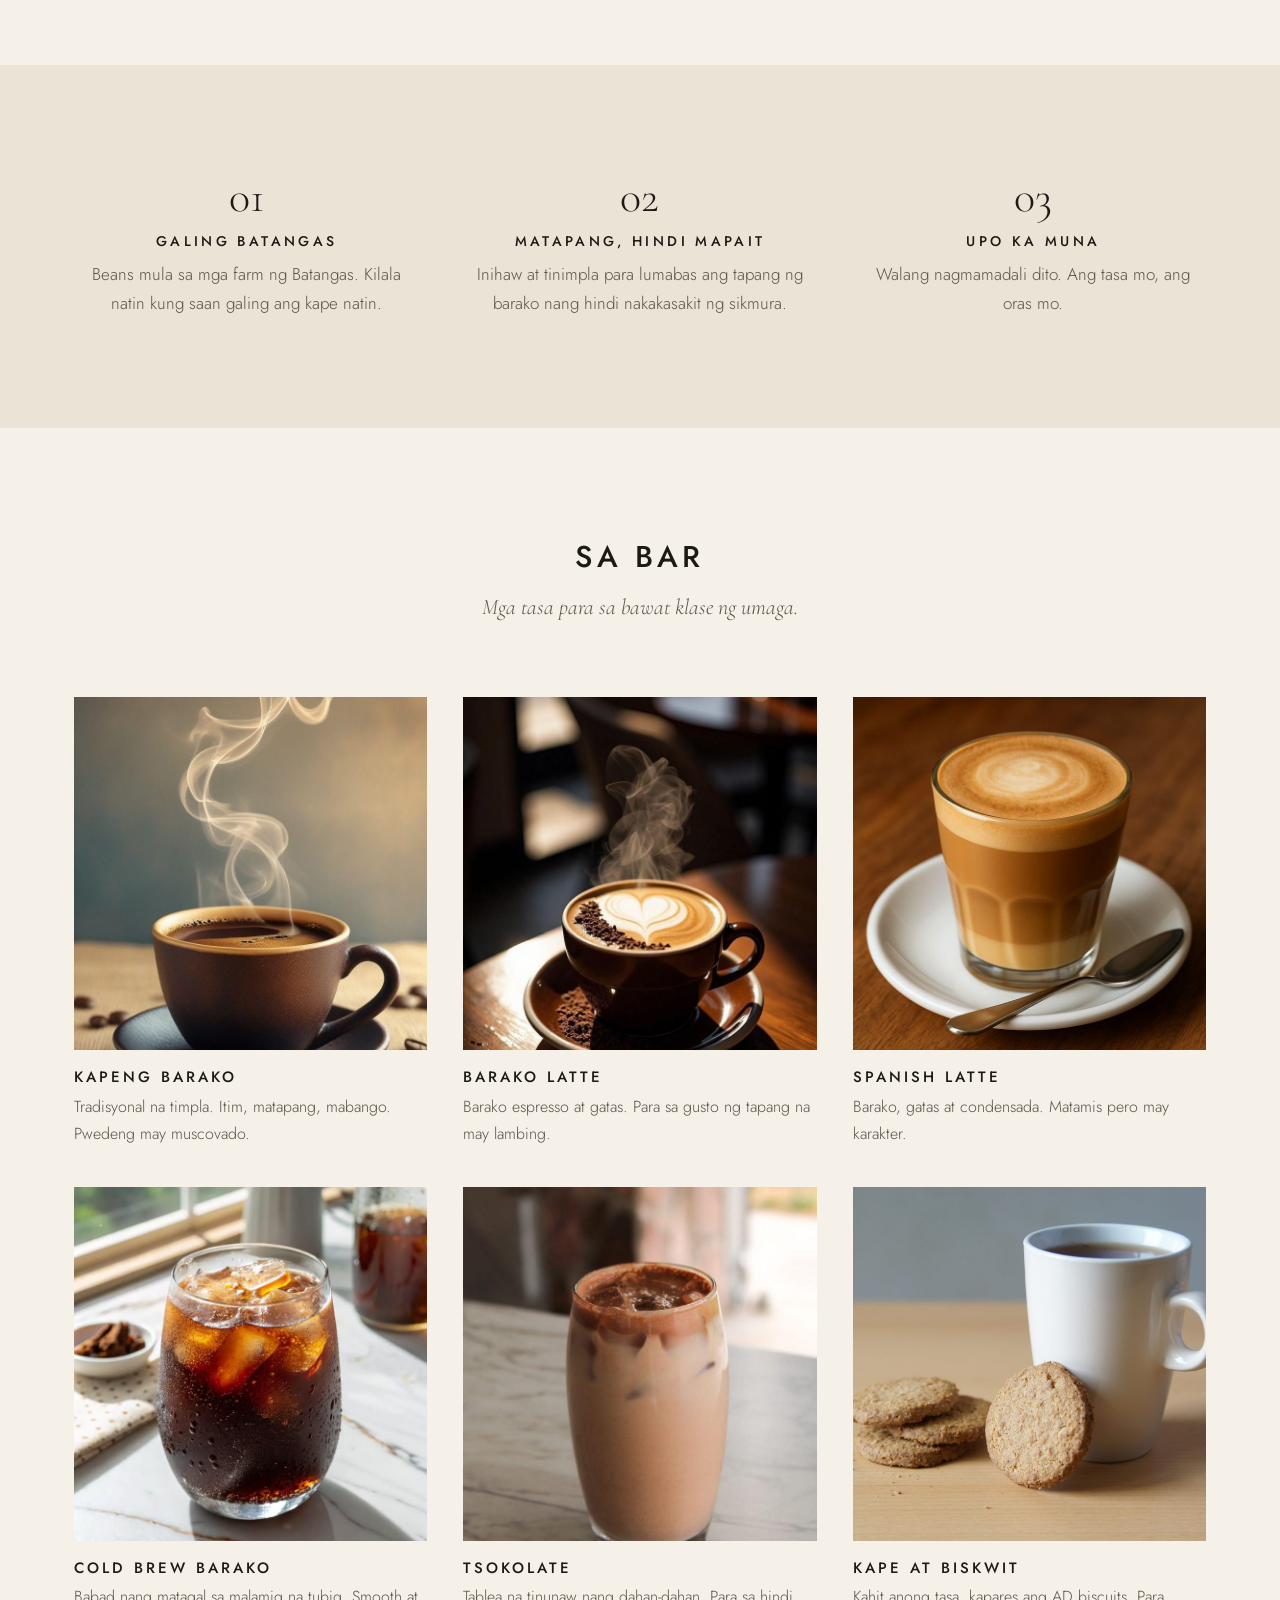
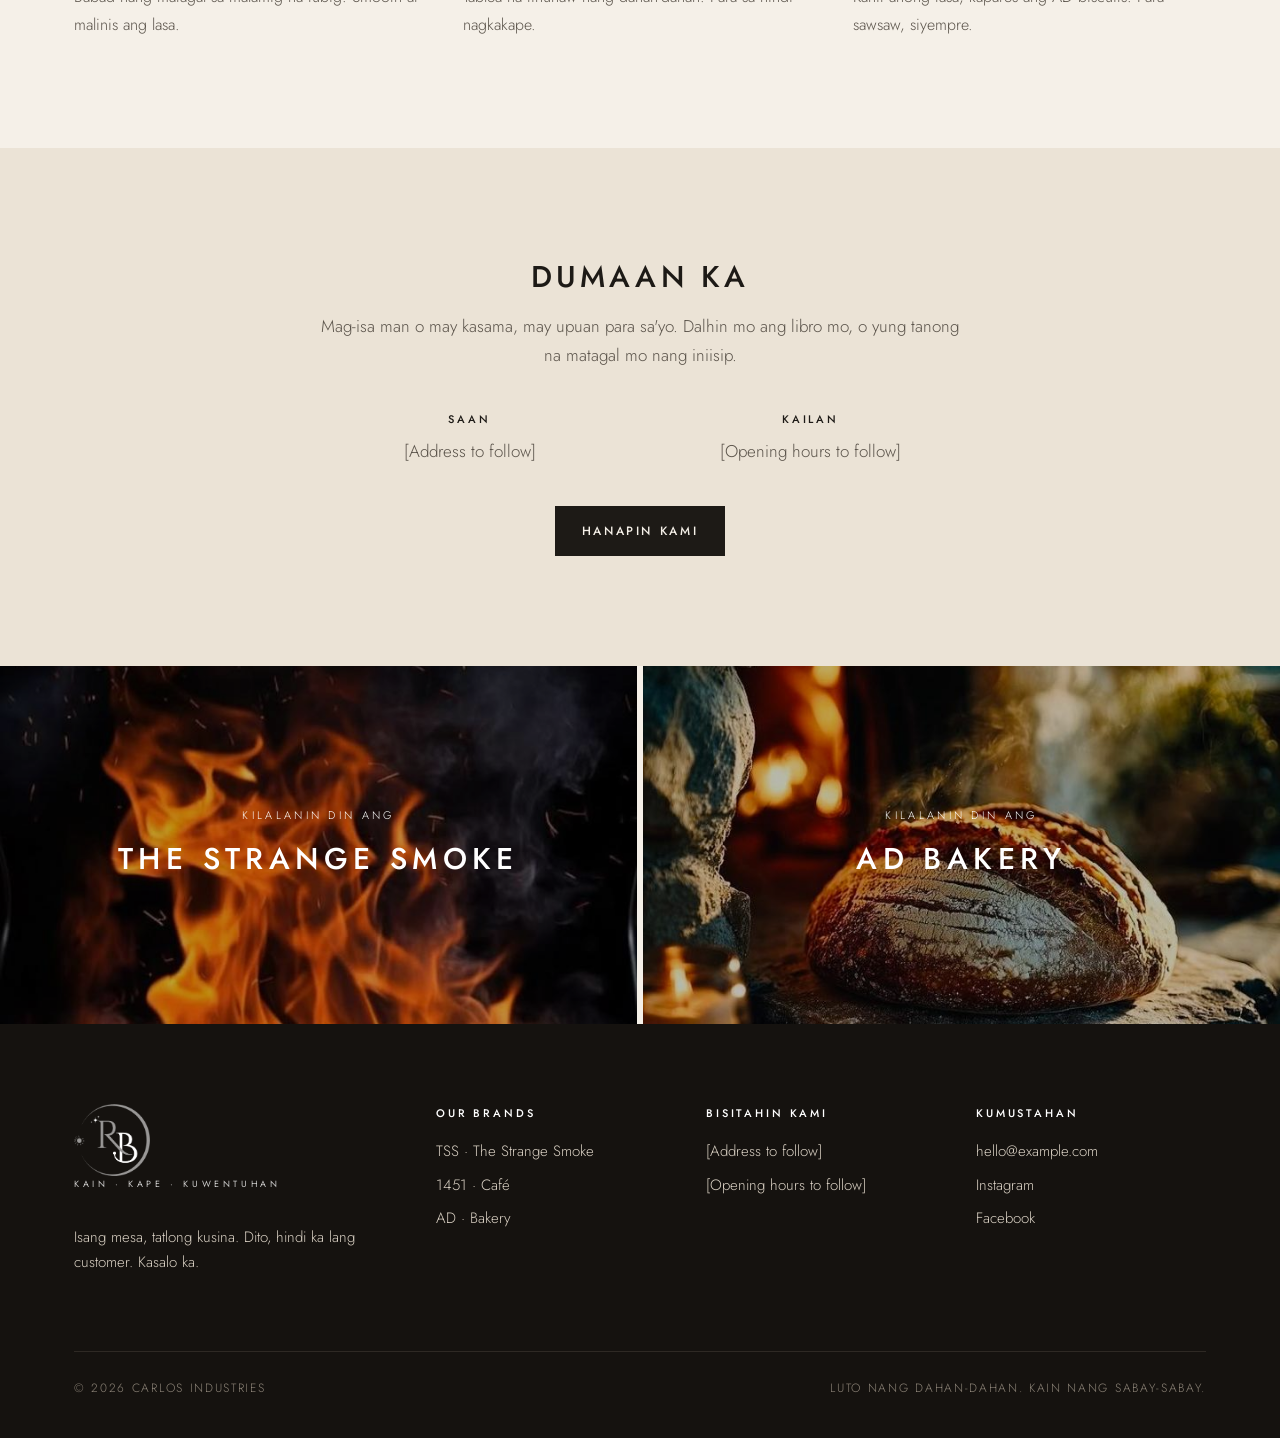
==== commit 869aa845: "Rebrand: Kaloy becomes RB, bakery RB becomes AD Site name now uses the RB logo in header and footer." ====
--- a/1451.html
+++ b/1451.html
@@ -3,19 +3,19 @@
 <head>
 <meta charset="utf-8">
 <meta name="viewport" content="width=device-width, initial-scale=1">
-<title>1451 Café · Kapeng Batangas · Kaloy</title>
+<title>1451 Café · Kapeng Batangas · RB</title>
 <meta name="description" content="1451 Café: kapeng barako at iba pang beans galing Batangas, hinahain nang walang pagmamadali.">
 <link rel="stylesheet" href="/assets/styles.css">
 </head>
 <body>
 <header class="site-header">
   <div class="wrap header-inner">
-    <a class="logo" href="/">Kaloy<small>Kain · Kape · Kuwentuhan</small></a>
+    <a class="logo" href="/" aria-label="RB home"><img class="logo-img logo-white" src="/assets/rb-logo-white.png" alt="RB" width="411" height="389"><img class="logo-img logo-color" src="/assets/rb-logo.png" alt="" width="411" height="389"><small>Kain · Kape · Kuwentuhan</small></a>
     <nav class="nav" aria-label="Main">
       <a href="/#about">About Us</a>
       <a href="/tss">TSS</a>
       <a href="/1451">1451</a>
-      <a href="/rb">RB</a>
+      <a href="/ad">AD</a>
       <a href="/#bilao">Bilao &amp; Events</a>
       <a href="/#updates">Careers</a>
     </nav>
@@ -29,7 +29,7 @@
   <a href="/#about">About Us</a>
   <a href="/tss">TSS · The Strange Smoke</a>
   <a href="/1451">1451 · Café</a>
-  <a href="/rb">RB · Bakery</a>
+  <a href="/ad">AD · Bakery</a>
   <a href="/#bilao">Bilao &amp; Events</a>
   <a class="btn" href="/#visit">Reserve Now</a>
 </div>
@@ -70,7 +70,7 @@
     <h2 class="section-title reveal">Sa Bar</h2>
     <p class="section-kicker reveal">Mga tasa para sa bawat klase ng umaga.</p>
     <div class="menu-list">
-      <div class="menu-item reveal"><img class="menu-photo" src="/assets/img/1451-kapeng-barako.jpg" alt="Itim na kapeng barako sa tasa" width="736" height="1120" loading="lazy"><h3>Kapeng Barako</h3><p>Tradisyonal na timpla. Itim, matapang, mabango. Pwedeng may muscovado.</p></div><div class="menu-item reveal"><img class="menu-photo" src="/assets/img/1451-barako-latte.jpg" alt="Barako latte na may heart latte art" width="736" height="1104" loading="lazy"><h3>Barako Latte</h3><p>Barako espresso at gatas. Para sa gusto ng tapang na may lambing.</p></div><div class="menu-item reveal"><img class="menu-photo" src="/assets/img/1451-spanish-latte.jpg" alt="Spanish latte sa baso" width="736" height="736" loading="lazy"><h3>Spanish Latte</h3><p>Barako, gatas at condensada. Matamis pero may karakter.</p></div><div class="menu-item reveal"><img class="menu-photo" src="/assets/img/1451-cold-brew.jpg" alt="Cold brew barako na may yelo" width="736" height="736" loading="lazy"><h3>Cold Brew Barako</h3><p>Babad nang matagal sa malamig na tubig. Smooth at malinis ang lasa.</p></div><div class="menu-item reveal"><img class="menu-photo" src="/assets/img/1451-tsokolate.jpg" alt="Iced tsokolate sa baso" width="735" height="981" loading="lazy"><h3>Tsokolate</h3><p>Tablea na tinunaw nang dahan-dahan. Para sa hindi nagkakape.</p></div><div class="menu-item reveal"><div class="ph cafe photo" role="img" aria-label="Kape at biskwit" style="background-image:url('/assets/img/1451-kape-biskwit.jpg')"></div><h3>Kape at Biskwit</h3><p>Kahit anong tasa, kapares ang RB biscuits. Para sawsaw, siyempre.</p></div>
+      <div class="menu-item reveal"><img class="menu-photo" src="/assets/img/1451-kapeng-barako.jpg" alt="Itim na kapeng barako sa tasa" width="736" height="1120" loading="lazy"><h3>Kapeng Barako</h3><p>Tradisyonal na timpla. Itim, matapang, mabango. Pwedeng may muscovado.</p></div><div class="menu-item reveal"><img class="menu-photo" src="/assets/img/1451-barako-latte.jpg" alt="Barako latte na may heart latte art" width="736" height="1104" loading="lazy"><h3>Barako Latte</h3><p>Barako espresso at gatas. Para sa gusto ng tapang na may lambing.</p></div><div class="menu-item reveal"><img class="menu-photo" src="/assets/img/1451-spanish-latte.jpg" alt="Spanish latte sa baso" width="736" height="736" loading="lazy"><h3>Spanish Latte</h3><p>Barako, gatas at condensada. Matamis pero may karakter.</p></div><div class="menu-item reveal"><img class="menu-photo" src="/assets/img/1451-cold-brew.jpg" alt="Cold brew barako na may yelo" width="736" height="736" loading="lazy"><h3>Cold Brew Barako</h3><p>Babad nang matagal sa malamig na tubig. Smooth at malinis ang lasa.</p></div><div class="menu-item reveal"><img class="menu-photo" src="/assets/img/1451-tsokolate.jpg" alt="Iced tsokolate sa baso" width="735" height="981" loading="lazy"><h3>Tsokolate</h3><p>Tablea na tinunaw nang dahan-dahan. Para sa hindi nagkakape.</p></div><div class="menu-item reveal"><div class="ph cafe photo" role="img" aria-label="Kape at biskwit" style="background-image:url('/assets/img/1451-kape-biskwit.jpg')"></div><h3>Kape at Biskwit</h3><p>Kahit anong tasa, kapares ang AD biscuits. Para sawsaw, siyempre.</p></div>
     </div>
   </div>
 </section>
@@ -89,13 +89,13 @@
 
 <section class="next-brands" aria-label="Other kitchens">
   <a href="/tss"><div class="ph tss photo" role="img" aria-label="The Strange Smoke" style="background-image:url('/assets/img/tss-hero.jpg')"></div><div class="label"><span>Kilalanin din ang</span><strong>The Strange Smoke</strong></div></a>
-  <a href="/rb"><div class="ph rv photo" role="img" aria-label="RB Bakery" style="background-image:url('/assets/img/rb-hero.jpg')"></div><div class="label"><span>Kilalanin din ang</span><strong>RB Bakery</strong></div></a>
+  <a href="/ad"><div class="ph rv photo" role="img" aria-label="AD Bakery" style="background-image:url('/assets/img/rb-hero.jpg')"></div><div class="label"><span>Kilalanin din ang</span><strong>AD Bakery</strong></div></a>
 </section>
 <footer class="site-footer" id="visit">
   <div class="wrap">
     <div class="footer-grid">
       <div>
-        <a class="logo" href="/">Kaloy<small>Kain · Kape · Kuwentuhan</small></a>
+        <a class="logo" href="/" aria-label="RB home"><img class="logo-img logo-white" src="/assets/rb-logo-white.png" alt="RB" width="411" height="389"><img class="logo-img logo-color" src="/assets/rb-logo.png" alt="" width="411" height="389"><small>Kain · Kape · Kuwentuhan</small></a>
         <p>Isang mesa, tatlong kusina. Dito, hindi ka lang customer. Kasalo ka.</p>
       </div>
       <div>
@@ -103,7 +103,7 @@
         <ul>
           <li><a href="/tss">TSS · The Strange Smoke</a></li>
           <li><a href="/1451">1451 · Café</a></li>
-          <li><a href="/rb">RB · Bakery</a></li>
+          <li><a href="/ad">AD · Bakery</a></li>
         </ul>
       </div>
       <div>
--- a/assets/styles.css
+++ b/assets/styles.css
@@ -1,4 +1,4 @@
-/* Kaloy — layout and tone modelled on 11co.one: quiet header, full-bleed
+/* RB — layout and tone modelled on 11co.one: quiet header, full-bleed
    imagery, wide-tracked uppercase headings, generous white space. */
 @import url("https://fonts.googleapis.com/css2?family=Jost:wght@300;400;500;600&family=Cormorant+Garamond:ital,wght@0,400;0,500;1,400&display=swap");
 
@@ -275,3 +275,13 @@
 /* Stock photo filling a .ph slot */
 .ph.photo { background-size: cover; background-position: center; background-repeat: no-repeat; }
 .ph.photo::before, .ph.photo::after { display: none; }
+
+/* RB logo in header/footer: white over the hero, colour once the header turns solid */
+.logo { display: flex; align-items: center; gap: 14px; }
+.logo-img { height: 56px; width: auto; }
+.logo small { display: block; }
+.logo-color { display: none; }
+.site-header.solid .logo-white, .site-header.always-solid .logo-white { display: none; }
+.site-header.solid .logo-color, .site-header.always-solid .logo-color { display: block; }
+.site-footer .logo-img { height: 72px; }
+@media (max-width: 700px) { .logo small { display: none; } .logo-img { height: 46px; } }
